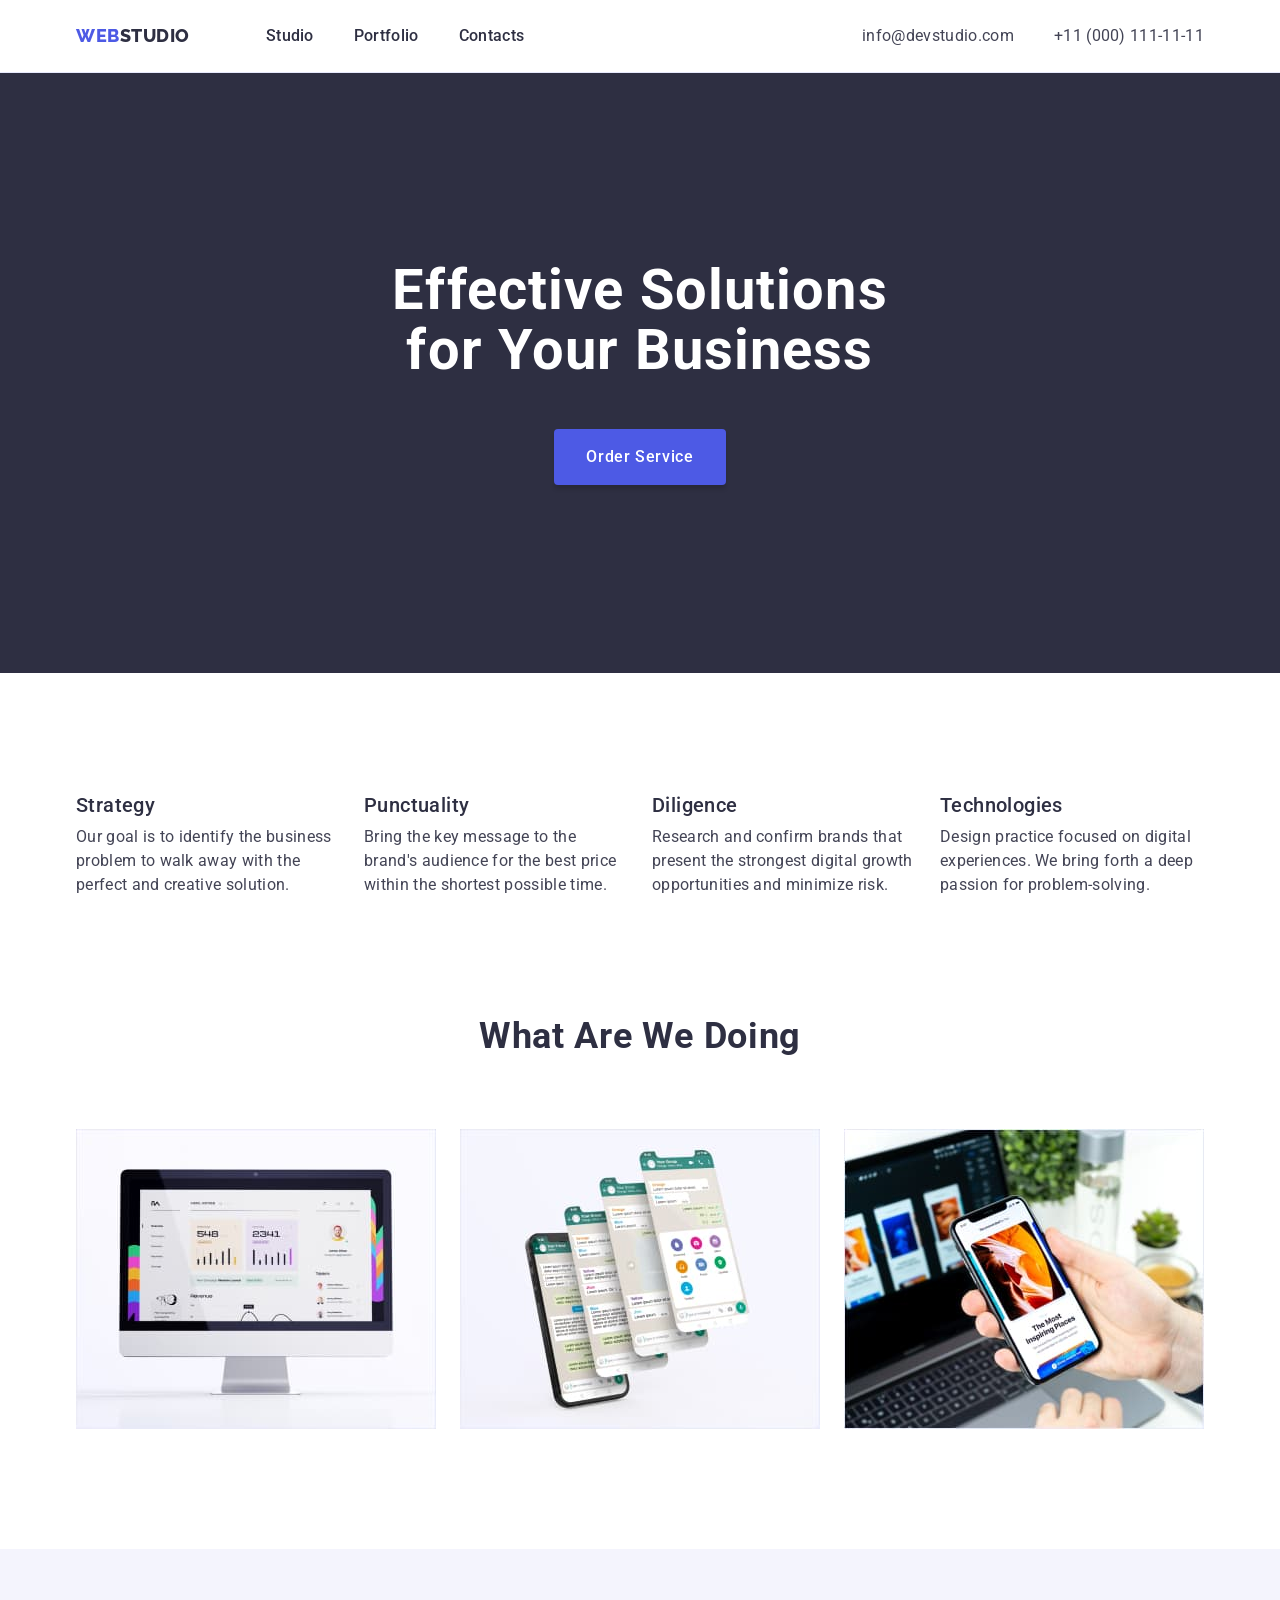
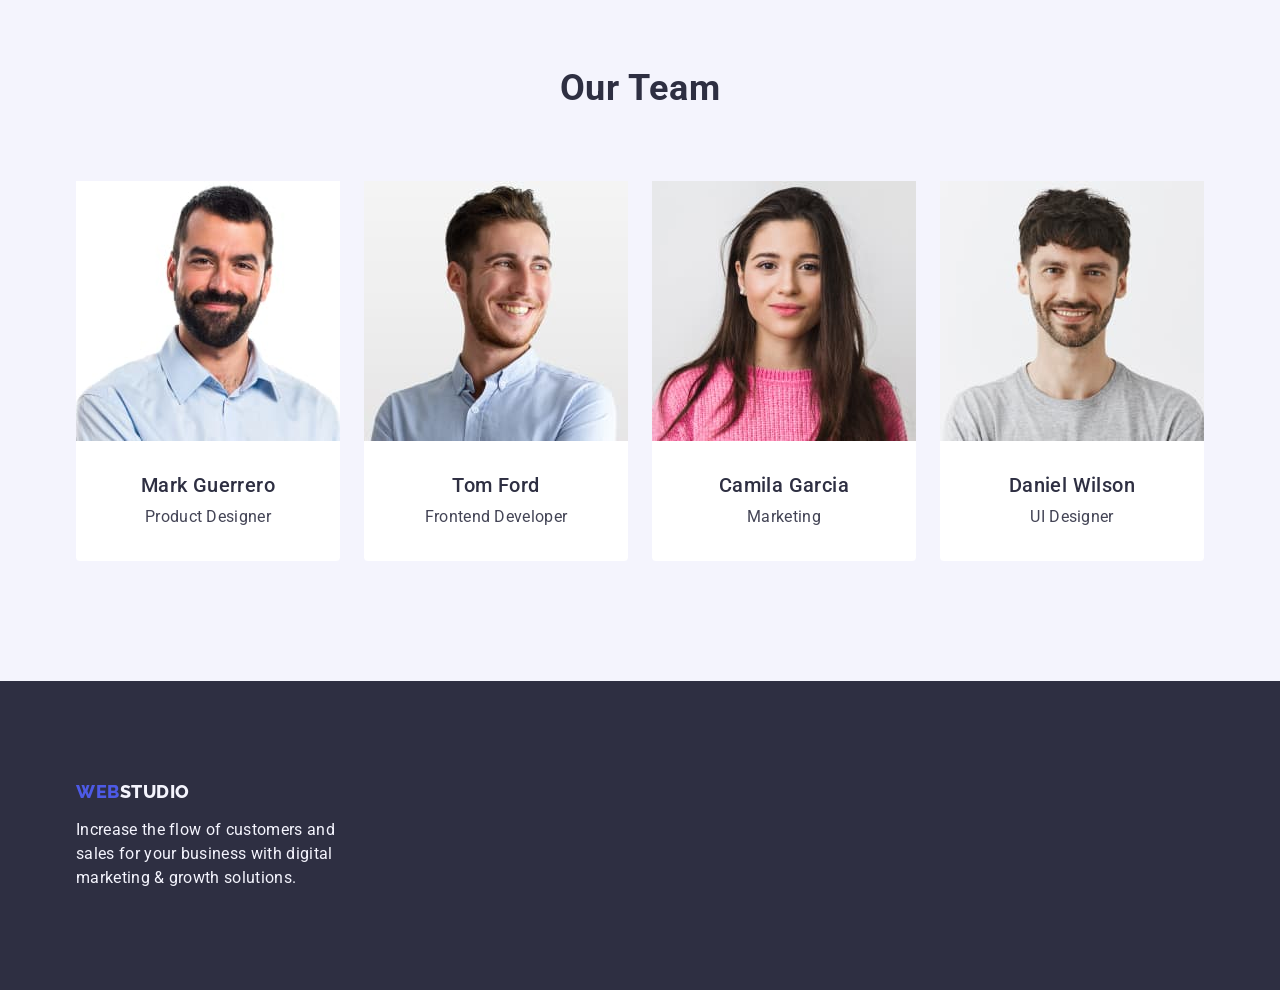
==== index.html @ 2875e18b "Initial commit" ====
<!DOCTYPE html>
<html lang="en">
  <head>
    <meta charset="UTF-8" />
    <meta name="viewport" content="width=device-width, initial-scale=1.0" />
    <title>WebStudio</title>
    <link rel="preconnect" href="https://fonts.googleapis.com" />
    <link rel="preconnect" href="https://fonts.gstatic.com" crossorigin />
    <link
      href="https://fonts.googleapis.com/css2?family=Raleway:wght@800&family=Roboto:wght@400;500;700;900&display=swap"
      rel="stylesheet"
    />
    <link
      rel="stylesheet"
      href="https://cdnjs.cloudflare.com/ajax/libs/modern-normalize/2.0.0/modern-normalize.min.css"
    />
    <link rel="stylesheet" href="./css/style.css" />
  </head>
  <body>
    <header class="header">
      <div class="container header__container">
        <nav class="header__menu">
          <a href="./index.html" class="logo link">Web<span class="logo__part">Studio</span></a>
          <ul class="menu__list list">
            <li class="menu__list-item">
              <a href="./index.html" class="menu__list-link link">Studio</a>
            </li>
            <li class="menu__list-item">
              <a href="./portfolio.html" class="menu__list-link link">Portfolio</a>
            </li>
            <li class="menu__list-item">
              <a href="" class="menu__list-link link">Contacts</a>
            </li>
          </ul>
        </nav>
        <address class="address">
          <ul class="address__list list">
            <li class="address__list-item">
              <a href="mailto:info@devstudio.com" class="address link">info@devstudio.com</a>
            </li>
            <li class="address__list-item">
              <a href="tel:+110001111111" class="address link">+11 (000) 111-11-11</a>
            </li>
          </ul>
        </address>
      </div>
    </header>

    <main class="main">
      <section class="banner section">
        <div class="container banner__container">
          <h1 class="main__title">Effective Solutions for Your Business</h1>
          <button type="button" class="main__btn">Order Service</button>
        </div>
      </section>

      <section class="benefits section">
        <div class="container benefits__container">
          <h2 class="benefits__title visually-hidden">Benefits</h2>
          <ul class="benefits__list list">
            <li class="benefits__list-item">
              <h3 class="benefits__item-title">Strategy</h3>
              <p class="benefits__item-text">
                Our goal is to identify the business problem to walk away with the perfect and
                creative solution.
              </p>
            </li>
            <li class="benefits__list-item">
              <h3 class="benefits__item-title">Punctuality</h3>
              <p class="benefits__item-text">
                Bring the key message to the brand's audience for the best price within the shortest
                possible time.
              </p>
            </li>
            <li class="benefits__list-item">
              <h3 class="benefits__item-title">Diligence</h3>
              <p class="benefits__item-text">
                Research and confirm brands that present the strongest digital growth opportunities
                and minimize risk.
              </p>
            </li>
            <li class="benefits__list-item">
              <h3 class="benefits__item-title">Technologies</h3>
              <p class="benefits__item-text">
                Design practice focused on digital experiences. We bring forth a deep passion for
                problem-solving.
              </p>
            </li>
          </ul>
        </div>
      </section>

      <section class="services section">
        <div class="container services__container">
          <h2 class="services__title">What are we doing</h2>
          <ul class="services__list list">
            <li class="services__list-item">
              <img
                src="./images/services-img1.jpg"
                alt="monitor"
                class="services__item-img"
                width="360"
              />
            </li>
            <li class="services__list-item">
              <img
                src="./images/services-img2.jpg"
                alt="mobile-app"
                class="services__item-img"
                width="360"
              />
            </li>
            <li class="services__list-item">
              <img
                src="./images/services-img3.jpg"
                alt="sync with PC"
                class="services__item-img"
                width="360"
              />
            </li>
          </ul>
        </div>
      </section>

      <section class="team section">
        <div class="container team__container">
          <h2 class="team__title">Our Team</h2>
          <ul class="team__list list">
            <li class="team__list-item">
              <img src="./images/team-img1.jpg" alt="people1" class="team__item-img" width="264" />
              <div class="team__item-box">
                <h3 class="team__item-title">Mark Guerrero</h3>
                <p class="team__item-text">Product Designer</p>
              </div>
            </li>
            <li class="team__list-item">
              <img src="./images/team-img2.jpg" alt="people2" class="team__item-img" width="264" />
              <div class="team__item-box">
                <h3 class="team__item-title">Tom Ford</h3>
                <p class="team__item-text">Frontend Developer</p>
              </div>
            </li>
            <li class="team__list-item">
              <img src="./images/team-img3.jpg" alt="people3" class="team__item-img" width="264" />
              <div class="team__item-box">
                <h3 class="team__item-title">Camila Garcia</h3>
                <p class="team__item-text">Marketing</p>
              </div>
            </li>
            <li class="team__list-item">
              <img src="./images/team-img4.jpg" alt="people4" class="team__item-img" width="264" />
              <div class="team__item-box">
                <h3 class="team__item-title">Daniel Wilson</h3>
                <p class="team__item-text">UI Designer</p>
              </div>
            </li>
          </ul>
        </div>
      </section>
    </main>

    <footer class="footer section">
      <div class="container footer__container">
        <a href="./index.html" class="logo link footer__logo"
          >Web<span class="logo__part">Studio</span></a
        >
        <p class="footer__text">
          Increase the flow of customers and sales for your business with digital marketing & growth
          solutions.
        </p>
      </div>
    </footer>
  </body>
</html>
---- css/style.css ----
:root {
  --body-text: #434455;
  --iris: #4d5ae5;
  --ocean: #404bbf;
  --navy-blue: #2e2f42;
  --green: #31d0aa;
  --light-slate: #8e8f99;
  --cornflower: #e7e9fc;
  --cloud: #f4f4fd;
  --navy-blue-modal: #2e2f42;
  --grey: #2e2f42;
  --dairy: #fcfcfc;
}

body {
  font-family: 'Roboto', sans-serif;
  color: var(--body-text);
  background-color: #fff;
  line-height: 1.5;
  font-size: 16px;
  letter-spacing: 2%;
  margin: 0;
}
h2 {
  font-weight: 700;
  font-size: 20px;
}
h1,
h2,
h3,
h4,
h5,
h6,
p {
  margin: 0;
}
img {
  display: block;
}

.link {
  text-decoration: none;
  color: inherit;
}
.list {
  list-style: none;
  padding-left: 0;
  margin: 0;
}
img {
  display: block;
}
.container {
  width: 1158px;
  margin: 0 auto;
  padding: 0 15px;
}
.section {
  padding-left: 30px;
  padding-right: 30px;
}
.visually-hidden {
  position: absolute;
  width: 1px;
  height: 1px;
  margin: -1px;
  border: 0;
  padding: 0;
  white-space: nowrap;
  clip-path: inset(100%);
  clip: rect(0 0 0 0);
  overflow: hidden;
}
/* HEADER*/
.header {
  border-bottom: 1px solid var(--cornflower);
}
.header__container {
  display: flex;
  align-items: center;
  padding: 0 15px;
}
.header__menu {
  display: flex;
  margin-right: auto;
  align-items: center;
}

.logo {
  font-family: 'Raleway', sans-serif;
  text-transform: uppercase;
  font-size: 18px;
  line-height: 1.17;
  letter-spacing: 0.03em;
  font-weight: 800;
  text-decoration: none;
  color: var(--iris);
  margin-right: 76px;
}
.logo span {
  color: var(--navy-blue);
}

.menu__list {
  color: var(--navy-blue);
  font-weight: 500;
  list-style: none;
  display: flex;
  gap: 40px;
}
.menu__list-item {
  /* padding: 24px 0px; */
  display: flex;
}
.menu__list-item:hover,
.menu__list-link:focus {
  color: var(--ocean);
}
.menu__list-link {
  padding: 24px 0px;
  letter-spacing: 0.02em;
}

.address {
  font-style: normal;
}
.address__list-item:hover,
.address:focus {
  color: var(--ocean);
}
.address__list {
  letter-spacing: 0.02em;
  display: flex;
  gap: 40px;
}

/*Banner*/
.banner {
  background-color: var(--navy-blue);
  padding: 188px 0;
}

.banner__container {
  text-align: center;
}

.main__title {
  font-size: 56px;
  line-height: 1.07;
  text-align: center;
  letter-spacing: 0.02em;
  color: #fff;
  max-width: 496px;
  margin-right: auto;
  margin-left: auto;
  margin-bottom: 48px;
}
.main__btn {
  background-color: var(--iris);
  font-family: inherit;
  font-weight: 500;
  font-size: 16px;
  line-height: 1.5;
  letter-spacing: 0.04em;
  color: #fff;
  cursor: pointer;
  border: none;
  border-radius: 4px;
  box-shadow: 0px 4px 4px 0px rgba(0, 0, 0, 0.15);
  padding: 16px 32px;
  display: block;
  min-width: 169px;
  margin: 0 auto;
}
.main__btn:hover,
.main__btn:focus {
  background-color: var(--ocean);
}
/* benefits*/
.benefits {
  padding: 120px 0;
}
.benefits__container {
}
.benefits__list {
  display: flex;
  gap: 24px;
}
.benefits__list-item {
  min-width: 264px;
  width: calc((100% - 72px) / 4);
}
.benefits__item-title {
  margin-bottom: 8px;
}
.benefits__title {
  font-weight: 500;
  font-size: 20px;
  line-height: 1.2;
  letter-spacing: 0.02em;
  color: var(--navy-blue);
}
.benefits__item-title {
  font-weight: 500;
  font-size: 20px;
  line-height: 1.2;
  letter-spacing: 0.02em;
  color: var(--navy-blue);
}
.benefits__item-text {
  letter-spacing: 0.02em;
}

/*Services*/
.services {
  padding-bottom: 120px;
}

.services__title {
  font-size: 36px;
  line-height: 1.11;
  text-align: center;
  letter-spacing: 0.02em;
  text-transform: capitalize;
  color: var(--navy-blue);
  margin-bottom: 72px;
}
.services__list {
  display: flex;
  gap: 24px;
}
.services__list-item {
  width: calc((100% - 48px) / 3);
}

/*TEAM*/
.team {
  background-color: var(--cloud);
  padding: 120px 0;
}
.team__container {
}
.team__title {
  font-size: 36px;
  line-height: 1.11;
  text-align: center;
  letter-spacing: 0.02em;
  text-transform: capitalize;
  color: var(--navy-blue);
  margin-bottom: 72px;
}
.team__list {
  display: flex;
  gap: 24px;
}
.team__list-item {
  background-color: #ffffff;
  width: calc((100%-72px) / 4);
  border-radius: 0px 0px 4px 4px;
}
.team__item-box {
  padding: 32px 0;
  text-align: center;
}
.team__item-title {
  font-weight: 500;
  font-size: 20px;
  line-height: 1.2;
  letter-spacing: 0.02em;
  color: var(--navy-blue);
  margin-bottom: 8px;
}
.team__item-text {
  letter-spacing: 0.02em;
}
/* FILTERS */
.filters__list {
  display: flex;
  justify-content: center;
  margin-bottom: 72px;
  gap: 24px;
}
.filters__item {
  text-align: center;
}

.filters__btn {
  padding: 12px 24px;
  background-color: var(--cloud);
  border: 1px solid var(--cornflower);
  color: var(--iris);
  font-weight: 500;
  font-family: inherit;
  cursor: pointer;
  font-size: 16px;
  line-height: 1.5;
  letter-spacing: 0.04em;
  border-radius: 4px;
}
.filters__btn:hover,
.filters__btn:focus {
  background-color: var(--ocean);
  border: 1px solid transparent;
  color: #fff;
}
/* CARDS */
.cards {
  padding: 96px 0 120px 0;
}

.cards__list {
  display: flex;
  flex-wrap: wrap;
  gap: 48px 24px;
}
.cards__item {
  width: calc((100% - 48px) / 3);
}

.cards__item-box {
  text-align: left;
  padding: 32px 16px;
  border-left: 1px solid var(--cornflower);
  border-right: 1px solid var(--cornflower);
  border-bottom: 1px solid var(--cornflower);
}
.cards__item-title {
  color: var(--navy-blue);
  font-weight: 500;
  font-size: 20px;
  line-height: 1.2;
  letter-spacing: 0.02em;
  margin-bottom: 8px;
}
.cards__item-text {
  font-size: 16px;
  line-height: 1.5;
  letter-spacing: 0.02em;
  color: var(--body-text);
}
/*Footer*/
.footer {
  background-color: var(--navy-blue);
  padding: 100px 0;
}
.footer > p {
  color: var(--cloud);
}

.footer__text {
  letter-spacing: 0.02em;
  max-width: 264px;
  color: var(--cloud);
}
.footer .logo span {
  color: var(--cloud);
}
.footer__logo {
  display: inline-block;
  margin-bottom: 16px;
}
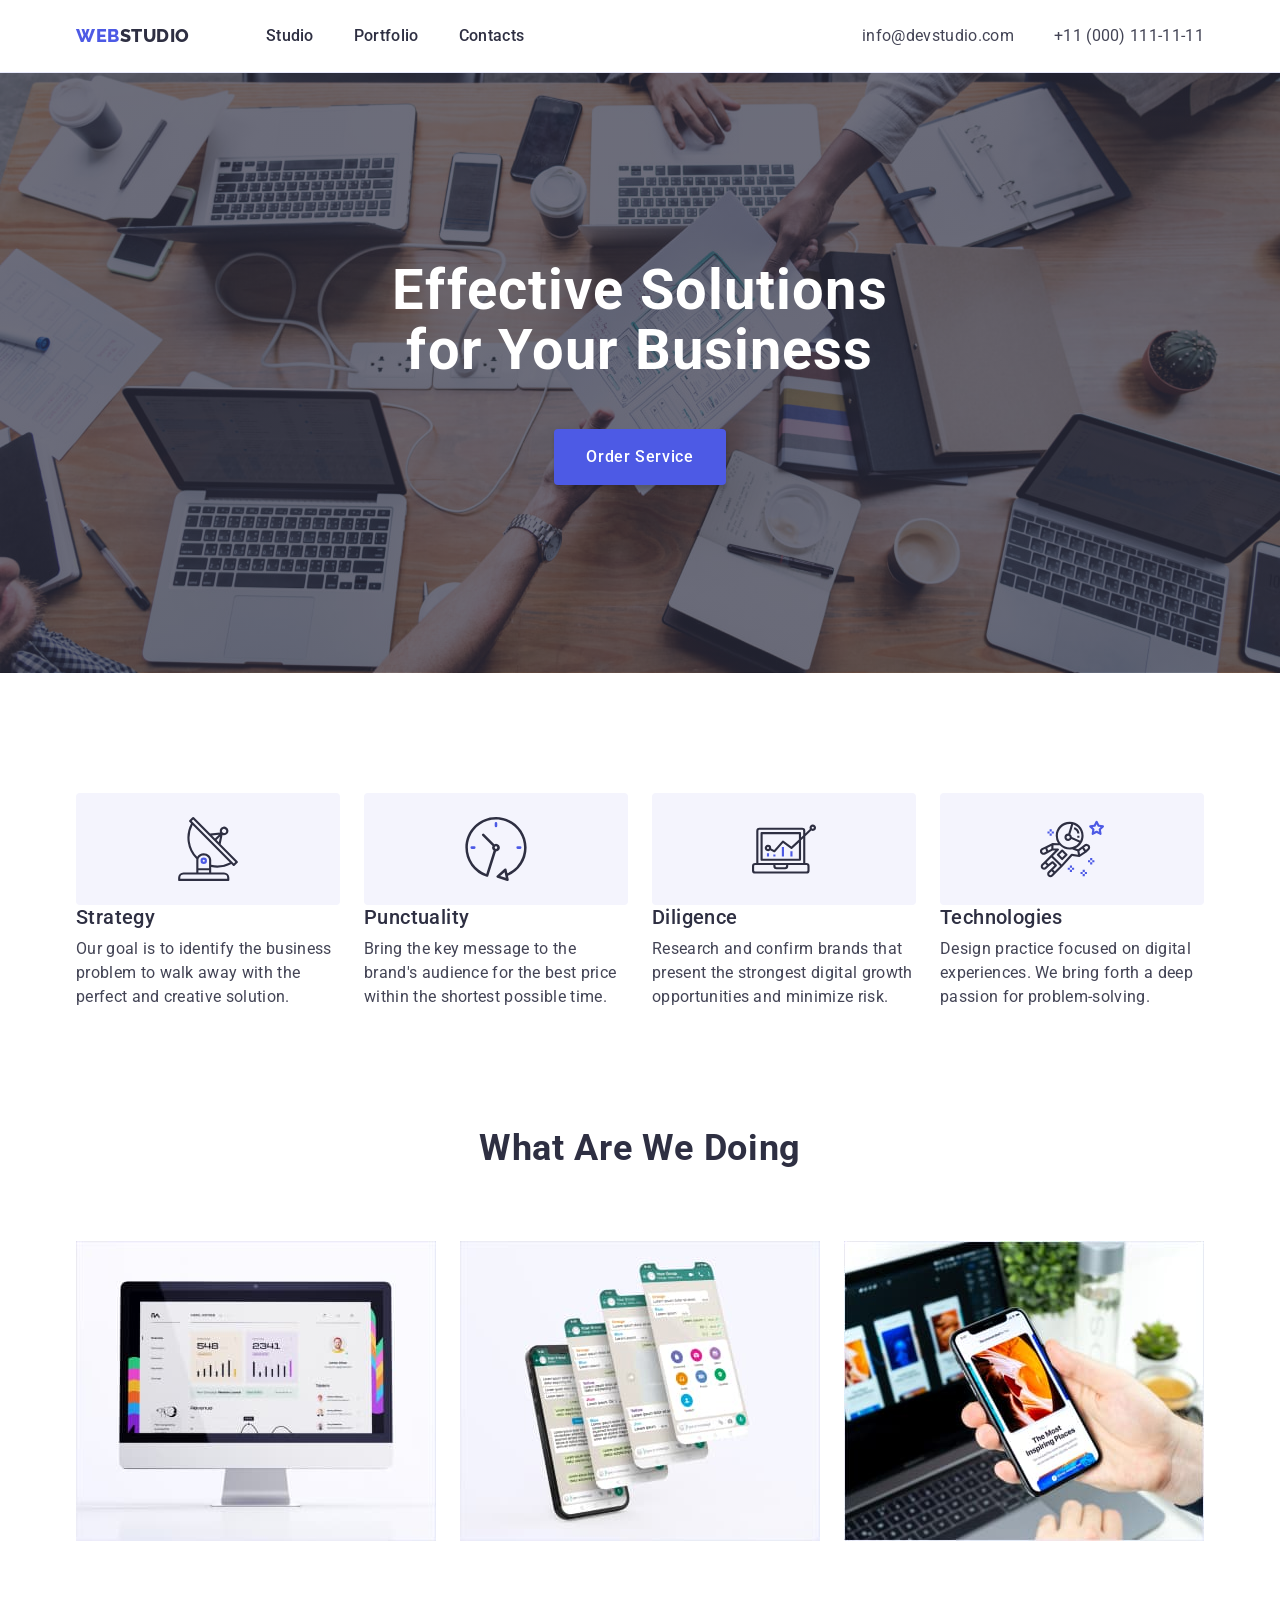
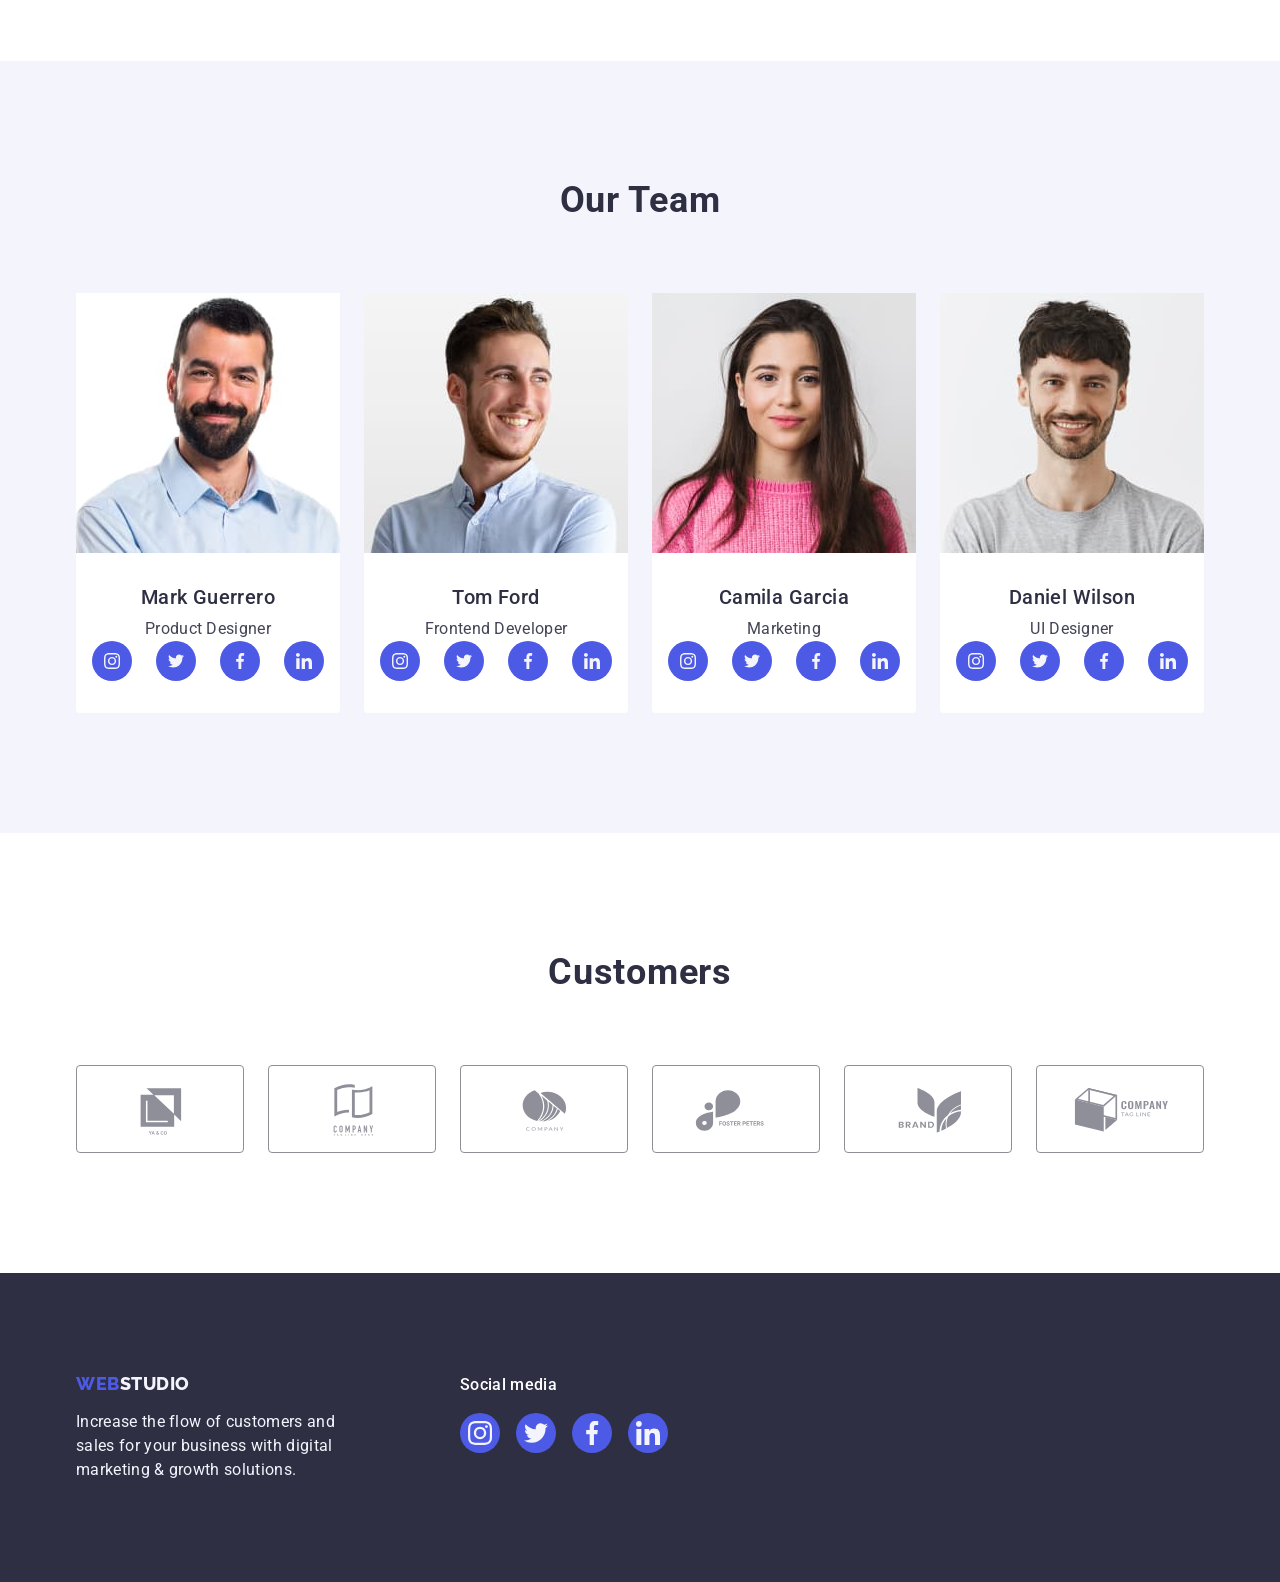
==== commit 0c972d3d: "first part homework add socials link + hover" ====
--- a/index.html
+++ b/index.html
@@ -59,6 +59,11 @@
           <h2 class="benefits__title visually-hidden">Benefits</h2>
           <ul class="benefits__list list">
             <li class="benefits__list-item">
+              <div class="benefits__item-box">
+                <svg class="benefits__item-svg" width="64" height="64">
+                  <use href="./images/icons.svg#icon-antenna"></use>
+                </svg>
+              </div>
               <h3 class="benefits__item-title">Strategy</h3>
               <p class="benefits__item-text">
                 Our goal is to identify the business problem to walk away with the perfect and
@@ -66,6 +71,11 @@
               </p>
             </li>
             <li class="benefits__list-item">
+              <div class="benefits__item-box">
+                <svg class="benefits__item-svg" width="64" height="64">
+                  <use href="./images/icons.svg#icon-clock"></use>
+                </svg>
+              </div>
               <h3 class="benefits__item-title">Punctuality</h3>
               <p class="benefits__item-text">
                 Bring the key message to the brand's audience for the best price within the shortest
@@ -73,6 +83,11 @@
               </p>
             </li>
             <li class="benefits__list-item">
+              <div class="benefits__item-box">
+                <svg class="benefits__item-svg" width="64" height="64">
+                  <use href="./images/icons.svg#icon-diagram"></use>
+                </svg>
+              </div>
               <h3 class="benefits__item-title">Diligence</h3>
               <p class="benefits__item-text">
                 Research and confirm brands that present the strongest digital growth opportunities
@@ -80,6 +95,11 @@
               </p>
             </li>
             <li class="benefits__list-item">
+              <div class="benefits__item-box">
+                <svg class="benefits__item-svg" width="64" height="64">
+                  <use href="./images/icons.svg#icon-astronaut"></use>
+                </svg>
+              </div>
               <h3 class="benefits__item-title">Technologies</h3>
               <p class="benefits__item-text">
                 Design practice focused on digital experiences. We bring forth a deep passion for
@@ -92,7 +112,7 @@
 
       <section class="services section">
         <div class="container services__container">
-          <h2 class="services__title">What are we doing</h2>
+          <h2 class="services__title title">What are we doing</h2>
           <ul class="services__list list">
             <li class="services__list-item">
               <img
@@ -124,13 +144,44 @@
 
       <section class="team section">
         <div class="container team__container">
-          <h2 class="team__title">Our Team</h2>
+          <h2 class="team__title title">Our Team</h2>
           <ul class="team__list list">
             <li class="team__list-item">
               <img src="./images/team-img1.jpg" alt="people1" class="team__item-img" width="264" />
               <div class="team__item-box">
                 <h3 class="team__item-title">Mark Guerrero</h3>
                 <p class="team__item-text">Product Designer</p>
+                <!-- social list -->
+                <ul class="team__item-social-list list">
+                  <li class="team__item-social-item">
+                    <a href="" class="team__item-social-link">
+                      <svg class="team__item-social-svg" width="16" height="16">
+                        <use href="./images/icons.svg#icon-instagram"></use>
+                      </svg>
+                    </a>
+                  </li>
+                  <li class="team__item-social-item">
+                    <a href="" class="team__item-social-link">
+                      <svg class="team__item-social-svg" width="16" height="16">
+                        <use href="./images/icons.svg#icon-twitter"></use>
+                      </svg>
+                    </a>
+                  </li>
+                  <li class="team__item-social-item">
+                    <a href="" class="team__item-social-link">
+                      <svg class="team__item-social-svg" width="16" height="16">
+                        <use href="./images/icons.svg#icon-facebook"></use>
+                      </svg>
+                    </a>
+                  </li>
+                  <li class="team__item-social-item">
+                    <a href="" class="team__item-social-link">
+                      <svg class="team__item-social-svg" width="16" height="16">
+                        <use href="./images/icons.svg#icon-linkedin"></use>
+                      </svg>
+                    </a>
+                  </li>
+                </ul>
               </div>
             </li>
             <li class="team__list-item">
@@ -138,6 +189,37 @@
               <div class="team__item-box">
                 <h3 class="team__item-title">Tom Ford</h3>
                 <p class="team__item-text">Frontend Developer</p>
+                <!-- social list -->
+                <ul class="team__item-social-list list">
+                  <li class="team__item-social-item">
+                    <a href="" class="team__item-social-link">
+                      <svg class="team__item-social-svg" width="16" height="16">
+                        <use href="./images/icons.svg#icon-instagram"></use>
+                      </svg>
+                    </a>
+                  </li>
+                  <li class="team__item-social-item">
+                    <a href="" class="team__item-social-link">
+                      <svg class="team__item-social-svg" width="16" height="16">
+                        <use href="./images/icons.svg#icon-twitter"></use>
+                      </svg>
+                    </a>
+                  </li>
+                  <li class="team__item-social-item">
+                    <a href="" class="team__item-social-link">
+                      <svg class="team__item-social-svg" width="16" height="16">
+                        <use href="./images/icons.svg#icon-facebook"></use>
+                      </svg>
+                    </a>
+                  </li>
+                  <li class="team__item-social-item">
+                    <a href="" class="team__item-social-link">
+                      <svg class="team__item-social-svg" width="16" height="16">
+                        <use href="./images/icons.svg#icon-linkedin"></use>
+                      </svg>
+                    </a>
+                  </li>
+                </ul>
               </div>
             </li>
             <li class="team__list-item">
@@ -145,6 +227,37 @@
               <div class="team__item-box">
                 <h3 class="team__item-title">Camila Garcia</h3>
                 <p class="team__item-text">Marketing</p>
+                <!-- social list -->
+                <ul class="team__item-social-list list">
+                  <li class="team__item-social-item">
+                    <a href="" class="team__item-social-link">
+                      <svg class="team__item-social-svg" width="16" height="16">
+                        <use href="./images/icons.svg#icon-instagram"></use>
+                      </svg>
+                    </a>
+                  </li>
+                  <li class="team__item-social-item">
+                    <a href="" class="team__item-social-link">
+                      <svg class="team__item-social-svg" width="16" height="16">
+                        <use href="./images/icons.svg#icon-twitter"></use>
+                      </svg>
+                    </a>
+                  </li>
+                  <li class="team__item-social-item">
+                    <a href="" class="team__item-social-link">
+                      <svg class="team__item-social-svg" width="16" height="16">
+                        <use href="./images/icons.svg#icon-facebook"></use>
+                      </svg>
+                    </a>
+                  </li>
+                  <li class="team__item-social-item">
+                    <a href="" class="team__item-social-link">
+                      <svg class="team__item-social-svg" width="16" height="16">
+                        <use href="./images/icons.svg#icon-linkedin"></use>
+                      </svg>
+                    </a>
+                  </li>
+                </ul>
               </div>
             </li>
             <li class="team__list-item">
@@ -152,6 +265,86 @@
               <div class="team__item-box">
                 <h3 class="team__item-title">Daniel Wilson</h3>
                 <p class="team__item-text">UI Designer</p>
+                <!-- social list -->
+                <ul class="team__item-social-list list">
+                  <li class="team__item-social-item">
+                    <a href="" class="team__item-social-link">
+                      <svg class="team__item-social-svg" width="16" height="16">
+                        <use href="./images/icons.svg#icon-instagram"></use>
+                      </svg>
+                    </a>
+                  </li>
+                  <li class="team__item-social-item">
+                    <a href="" class="team__item-social-link">
+                      <svg class="team__item-social-svg" width="16" height="16">
+                        <use href="./images/icons.svg#icon-twitter"></use>
+                      </svg>
+                    </a>
+                  </li>
+                  <li class="team__item-social-item">
+                    <a href="" class="team__item-social-link">
+                      <svg class="team__item-social-svg" width="16" height="16">
+                        <use href="./images/icons.svg#icon-facebook"></use>
+                      </svg>
+                    </a>
+                  </li>
+                  <li class="team__item-social-item">
+                    <a href="" class="team__item-social-link">
+                      <svg class="team__item-social-svg" width="16" height="16">
+                        <use href="./images/icons.svg#icon-linkedin"></use>
+                      </svg>
+                    </a>
+                  </li>
+                </ul>
+              </div>
+            </li>
+          </ul>
+        </div>
+      </section>
+      <section class="customers">
+        <div class="container">
+          <h2 class="customers__title title">Customers</h2>
+          <ul class="customers__list list">
+            <li class="customers__item">
+              <div class="customers__item-box">
+                <svg class="customers__item-svg" width="104" height="56">
+                  <use href="./images/icons.svg#icon-icon1"></use>
+                </svg>
+              </div>
+            </li>
+            <li class="customers__item">
+              <div class="customers__item-box">
+                <svg class="customers__item-svg" width="104" height="56">
+                  <use href="./images/icons.svg#icon-icon2"></use>
+                </svg>
+              </div>
+            </li>
+            <li class="customers__item">
+              <div class="customers__item-box">
+                <svg class="customers__item-svg" width="104" height="56">
+                  <use href="./images/icons.svg#icon-icon3"></use>
+                </svg>
+              </div>
+            </li>
+            <li class="customers__item">
+              <div class="customers__item-box">
+                <svg class="customers__item-svg" width="104" height="56">
+                  <use href="./images/icons.svg#icon-icon4"></use>
+                </svg>
+              </div>
+            </li>
+            <li class="customers__item">
+              <div class="customers__item-box">
+                <svg class="customers__item-svg" width="104" height="56">
+                  <use href="./images/icons.svg#icon-icon5"></use>
+                </svg>
+              </div>
+            </li>
+            <li class="customers__item">
+              <div class="customers__item-box">
+                <svg class="customers__item-svg" width="104" height="56">
+                  <use href="./images/icons.svg#icon-icon6"></use>
+                </svg>
               </div>
             </li>
           </ul>
@@ -161,13 +354,72 @@
 
     <footer class="footer section">
       <div class="container footer__container">
-        <a href="./index.html" class="logo link footer__logo"
-          >Web<span class="logo__part">Studio</span></a
-        >
-        <p class="footer__text">
-          Increase the flow of customers and sales for your business with digital marketing & growth
-          solutions.
-        </p>
+        <div class="footer__left">
+          <a href="./index.html" class="logo link footer__logo"
+            >Web<span class="logo__part">Studio</span></a
+          >
+          <p class="footer__text">
+            Increase the flow of customers and sales for your business with digital marketing &
+            growth solutions.
+          </p>
+        </div>
+        <div class="footer__right">
+          <p class="footer__social-title"> Social media </p>
+          <ul class="footer__social-list list">
+            <li class="footer__social-item">
+              <a
+                href=""
+                class="footer__social-link"
+                target="_blank"
+                rel="noopened noreffered"
+                aria-label="instagram link"
+              >
+                <svg class="footer__social-svg" width="24" height="24">
+                  <use href="./images/icons.svg#icon-instagram"></use>
+                </svg>
+              </a>
+            </li>
+            <li class="footer__social-item">
+              <a
+                href=""
+                class="footer__social-link"
+                target="_blank"
+                rel="noopened noreffered"
+                aria-label="twitter link"
+              >
+                <svg class="footer__social-svg" width="24" height="24">
+                  <use href="./images/icons.svg#icon-twitter"></use>
+                </svg>
+              </a>
+            </li>
+            <li class="footer__social-item">
+              <a
+                href=""
+                class="footer__social-link"
+                target="_blank"
+                rel="noopened noreffered"
+                aria-label="facebook link"
+              >
+                <svg class="footer__social-svg" width="24" height="24">
+                  <use href="./images/icons.svg#icon-facebook"></use>
+                </svg>
+              </a>
+            </li>
+            <li class="footer__social-item">
+              <a
+                href=""
+                class="footer__social-link"
+                target="_blank"
+                rel="noopened noreffered"
+                aria-label="linkedin link"
+              >
+                <svg class="footer__social-svg" width="24" height="24">
+                  <use href="./images/icons.svg#icon-linkedin"></use>
+                </svg>
+              </a>
+            </li>
+          </ul>
+        </div>
       </div>
     </footer>
   </body>
--- a/css/style.css
+++ b/css/style.css
@@ -71,6 +71,15 @@
   clip: rect(0 0 0 0);
   overflow: hidden;
 }
+.title {
+  font-size: 36px;
+  line-height: 1.11;
+  text-align: center;
+  letter-spacing: 0.02em;
+  text-transform: capitalize;
+  color: var(--navy-blue);
+  margin-bottom: 72px;
+}
 /* HEADER*/
 .header {
   border-bottom: 1px solid var(--cornflower);
@@ -136,6 +145,11 @@
 
 /*Banner*/
 .banner {
+  background-image: linear-gradient(rgba(46, 47, 66, 0.7), rgba(46, 47, 66, 0.7)),
+    url(../images/hero-bg.jpg);
+  background-repeat: no-repeat;
+  background-position: center;
+  background-size: cover;
   background-color: var(--navy-blue);
   padding: 188px 0;
 }
@@ -186,10 +200,19 @@
   display: flex;
   gap: 24px;
 }
+
 .benefits__list-item {
   min-width: 264px;
   width: calc((100% - 72px) / 4);
 }
+.benefits__item-box {
+  display: flex;
+  justify-content: center;
+  align-items: center;
+  padding: 24px 100px;
+  border-radius: 4px;
+  background: var(--cloud);
+}
 .benefits__item-title {
   margin-bottom: 8px;
 }
@@ -216,15 +239,6 @@
   padding-bottom: 120px;
 }
 
-.services__title {
-  font-size: 36px;
-  line-height: 1.11;
-  text-align: center;
-  letter-spacing: 0.02em;
-  text-transform: capitalize;
-  color: var(--navy-blue);
-  margin-bottom: 72px;
-}
 .services__list {
   display: flex;
   gap: 24px;
@@ -240,15 +254,7 @@
 }
 .team__container {
 }
-.team__title {
-  font-size: 36px;
-  line-height: 1.11;
-  text-align: center;
-  letter-spacing: 0.02em;
-  text-transform: capitalize;
-  color: var(--navy-blue);
-  margin-bottom: 72px;
-}
+
 .team__list {
   display: flex;
   gap: 24px;
@@ -272,6 +278,29 @@
 }
 .team__item-text {
   letter-spacing: 0.02em;
+}
+.team__item-social-list {
+  display: flex;
+  align-items: center;
+  justify-content: center;
+  gap: 24px;
+}
+.team__item-social-link {
+  display: flex;
+  justify-content: center;
+  align-items: center;
+  background-color: var(--iris);
+  border-radius: 50%;
+  color: var(--cloud);
+
+  padding: 12px;
+}
+.team__item-social-svg {
+  fill: currentColor;
+}
+.team__item-social-link:hover,
+.team__item-social-link:focus {
+  background-color: var(--ocean);
 }
 /* FILTERS */
 .filters__list {
@@ -338,6 +367,36 @@
   letter-spacing: 0.02em;
   color: var(--body-text);
 }
+/* CUSTOMERS */
+.customers {
+  padding: 120px 0;
+}
+.customers__title {
+}
+.customers__list {
+  display: flex;
+  gap: 24px;
+}
+.customers__item-box {
+  width: 168px;
+  height: 88px;
+  display: flex;
+  justify-content: center;
+  align-items: center;
+  padding: 16px 32px;
+  border: 1px solid var(--light-slate);
+  border-radius: 4px;
+  color: var(--light-slate);
+}
+.customers__item-svg {
+  fill: currentColor;
+}
+.customers__item-box:hover,
+.customers__item-box:focus {
+  border-color: var(--ocean);
+  color: var(--ocean);
+}
+
 /*Footer*/
 .footer {
   background-color: var(--navy-blue);
@@ -347,6 +406,11 @@
   color: var(--cloud);
 }
 
+.footer__container {
+  display: flex;
+  gap: 120px;
+  align-items: baseline;
+}
 .footer__text {
   letter-spacing: 0.02em;
   max-width: 264px;
@@ -359,3 +423,31 @@
   display: inline-block;
   margin-bottom: 16px;
 }
+.footer__social-title {
+  color: var(--WHITE, #fff);
+  font-size: 16px;
+  font-weight: 500;
+  line-height: 1.5; /* 150% */
+  letter-spacing: 0.02em;
+  margin-bottom: 16px;
+}
+.footer__social-list {
+  display: flex;
+  gap: 16px;
+}
+.footer__social-link {
+  display: flex;
+  justify-self: center;
+  align-items: center;
+  padding: 8px;
+  border-radius: 50%;
+  background-color: var(--iris);
+  color: var(--cloud);
+}
+.footer__social-svg {
+  fill: currentColor;
+}
+.footer__social-link:hover,
+.footer__social-link:focus {
+  background-color: var(--green);
+}
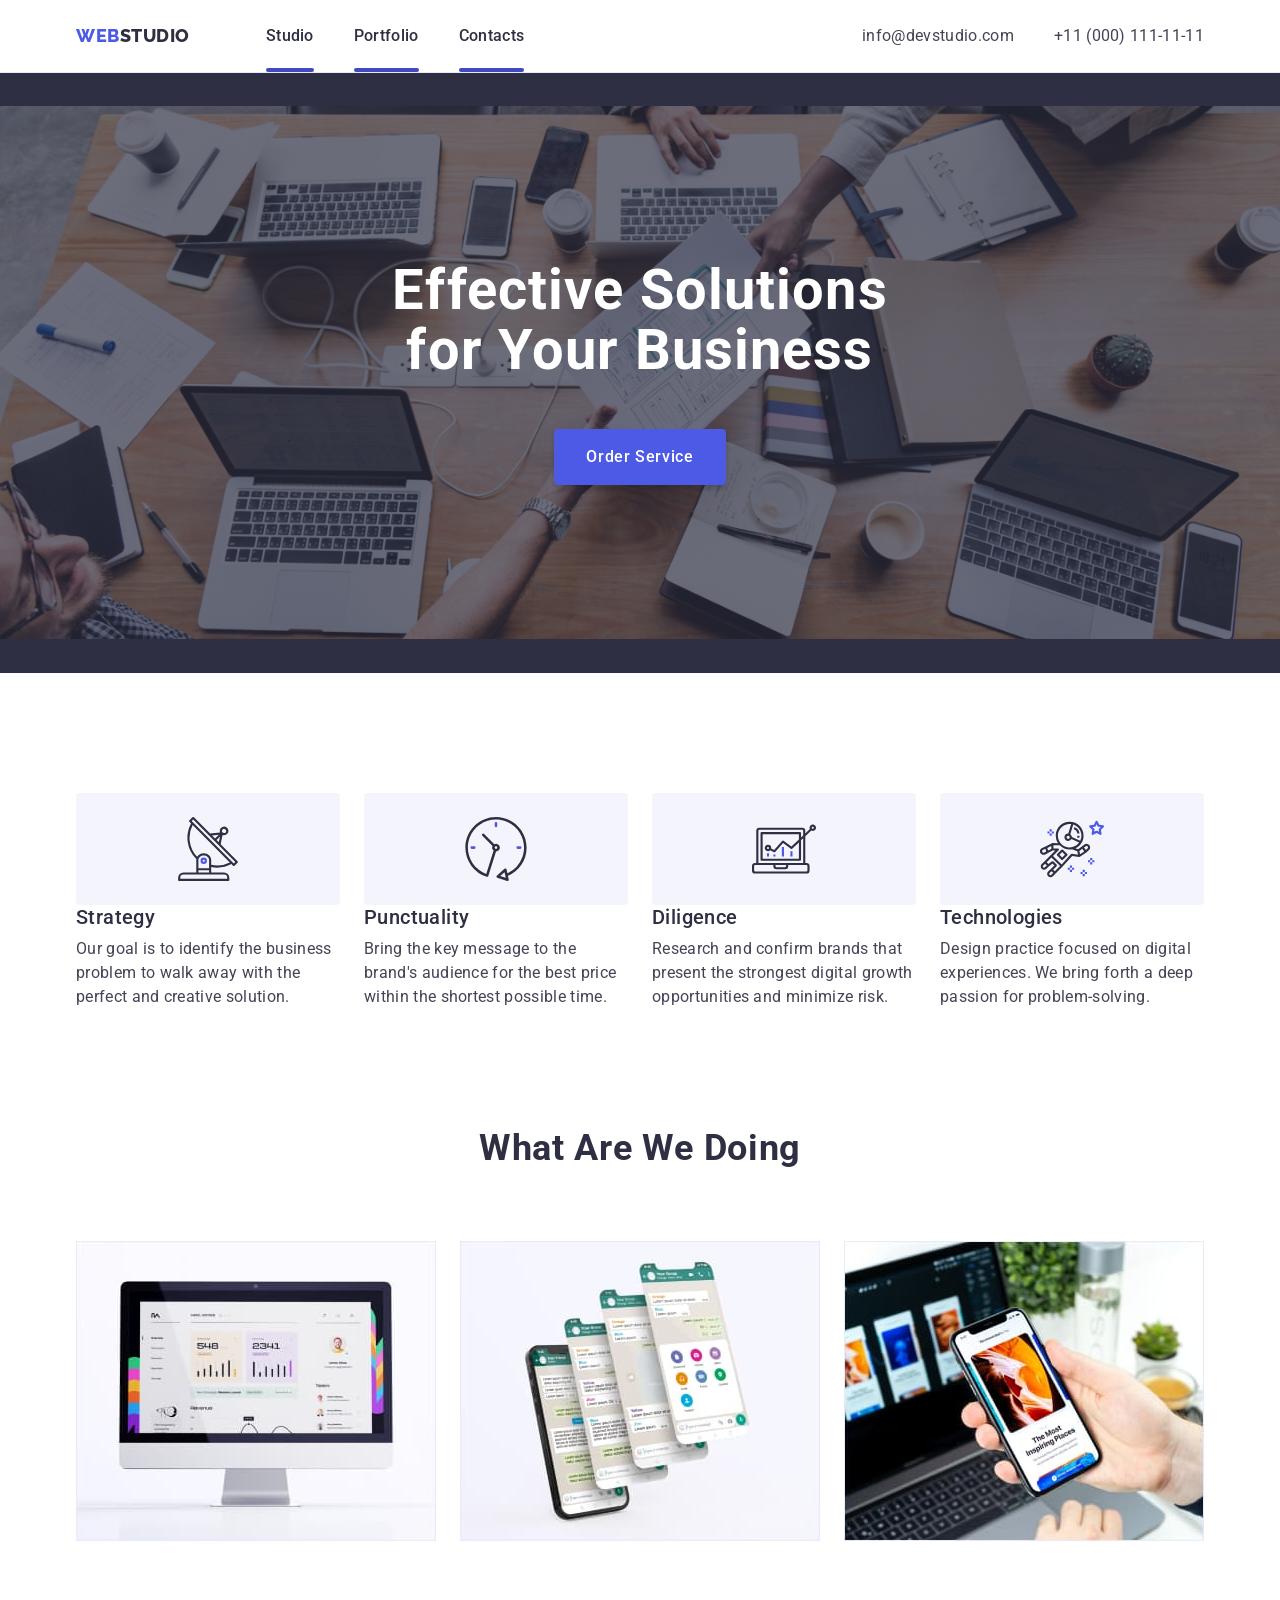
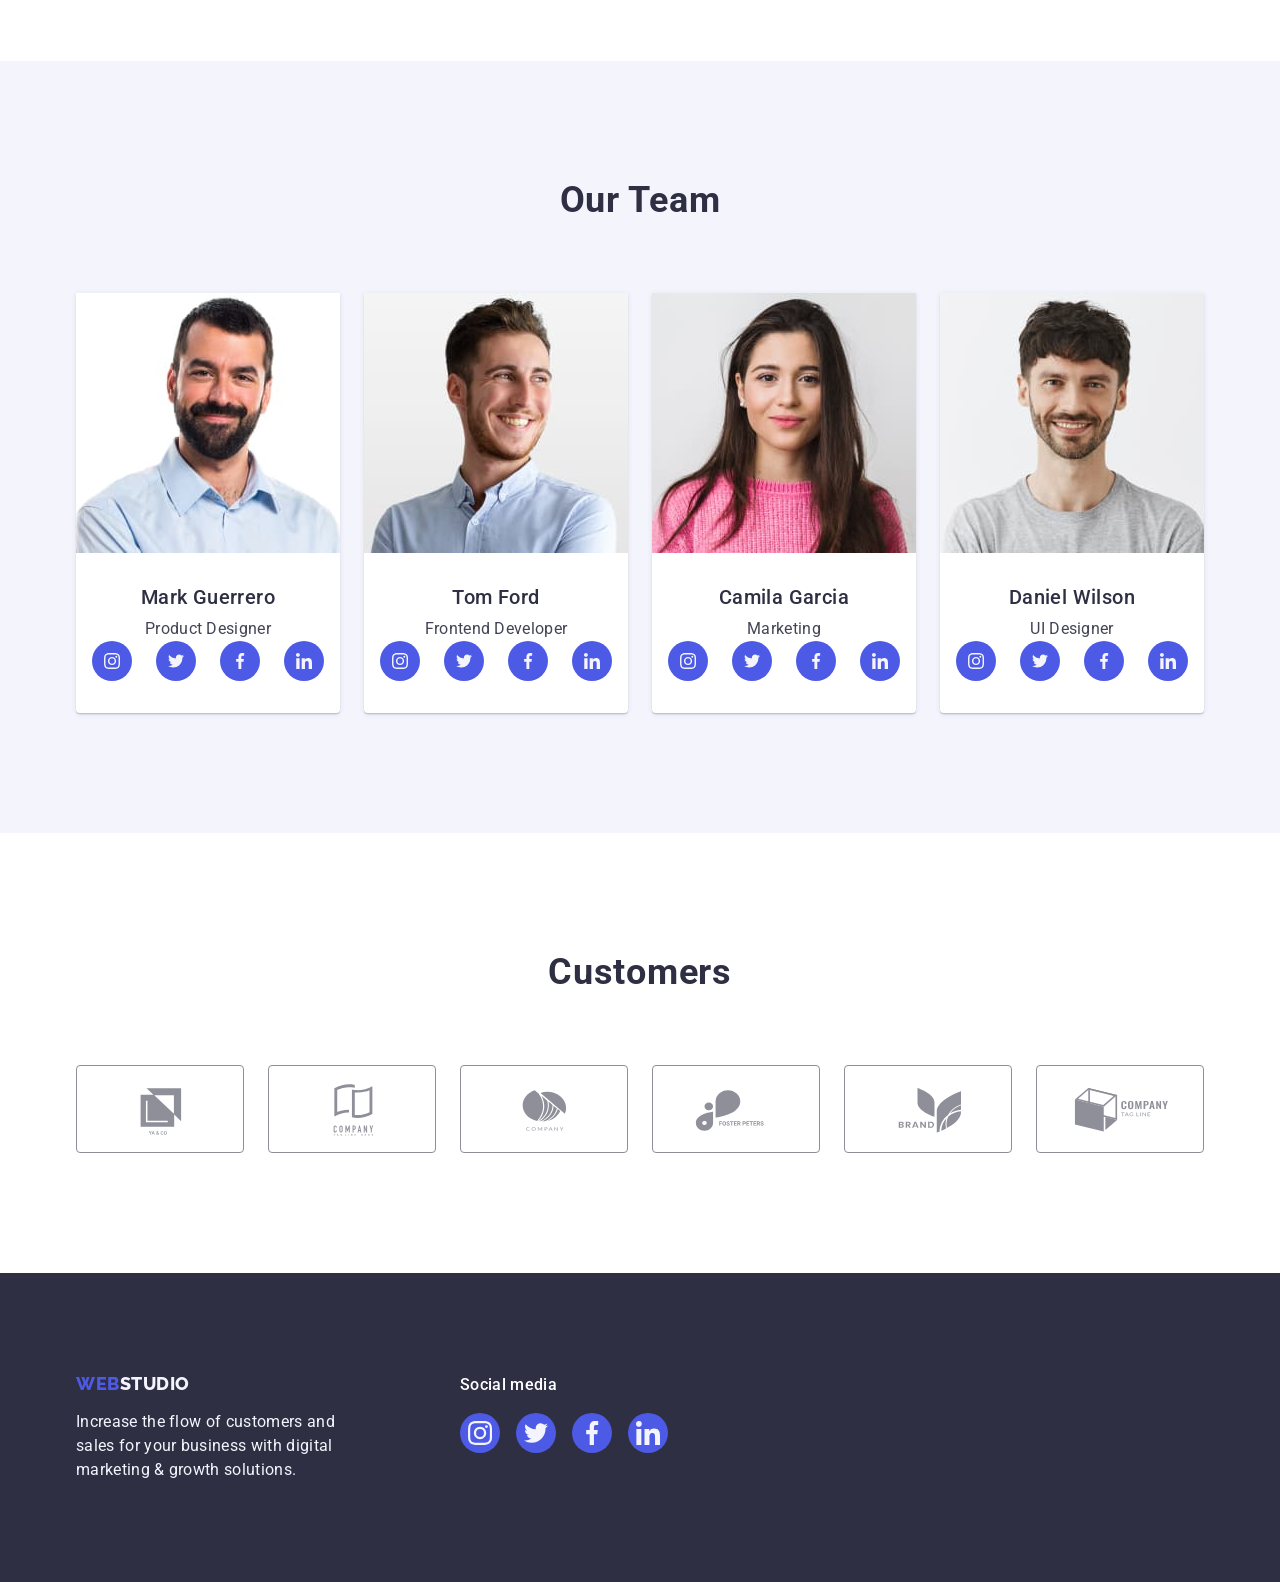
==== commit 57fb621f: "add two part without js(nav)" ====
--- a/index.html
+++ b/index.html
@@ -50,9 +50,34 @@
       <section class="banner section">
         <div class="container banner__container">
           <h1 class="main__title">Effective Solutions for Your Business</h1>
-          <button type="button" class="main__btn">Order Service</button>
+          <button type="button" class="main__btn" data-modal-open>Order Service</button>
         </div>
       </section>
+      <div class="backdrop is-hidden" data-modal>
+        <div class="modal">
+          <button class="modal-btn" type="button" data-modal-close>
+            <svg
+              xmlns="http://www.w3.org/2000/svg"
+              width="8"
+              height="8"
+              viewBox="0 0 8 8"
+              fill="none"
+            >
+              <g clip-path="url(#clip0_596451_150)">
+                <path
+                  d="M8 0.805714L7.19429 0L4 3.19429L0.805714 0L0 0.805714L3.19429 4L0 7.19429L0.805714 8L4 4.80571L7.19429 8L8 7.19429L4.80571 4L8 0.805714Z"
+                  fill="#2E2F42"
+                />
+              </g>
+              <defs>
+                <clipPath id="clip0_596451_150">
+                  <rect width="8" height="8" fill="white" />
+                </clipPath>
+              </defs>
+            </svg>
+          </button>
+        </div>
+      </div>
 
       <section class="benefits section">
         <div class="container benefits__container">
@@ -422,5 +447,6 @@
         </div>
       </div>
     </footer>
+    <script src="./js/modal.js"></script>
   </body>
 </html>
--- a/css/style.css
+++ b/css/style.css
@@ -120,6 +120,23 @@
 .menu__list-item {
   /* padding: 24px 0px; */
   display: flex;
+  transition-duration: 250ms;
+  transition-timing-function: cubic-bezier(0.4, 0, 0.2, 1);
+  position: relative;
+}
+.menu__list-item::after {
+  content: '';
+  position: absolute;
+  width: 100%;
+  height: 4px;
+  background-color: var(--ocean);
+  bottom: 0;
+  border-radius: 2px;
+}
+
+.menu__list-link {
+  transition-duration: 250ms;
+  transition-timing-function: cubic-bezier(0.4, 0, 0.2, 1);
 }
 .menu__list-item:hover,
 .menu__list-link:focus {
@@ -132,6 +149,12 @@
 
 .address {
   font-style: normal;
+  transition-duration: 250ms;
+  transition-timing-function: cubic-bezier(0.4, 0, 0.2, 1);
+}
+.address__list-item {
+  transition-duration: 250ms;
+  transition-timing-function: cubic-bezier(0.4, 0, 0.2, 1);
 }
 .address__list-item:hover,
 .address:focus {
@@ -149,7 +172,7 @@
     url(../images/hero-bg.jpg);
   background-repeat: no-repeat;
   background-position: center;
-  background-size: cover;
+  background-size: contain;
   background-color: var(--navy-blue);
   padding: 188px 0;
 }
@@ -185,6 +208,9 @@
   display: block;
   min-width: 169px;
   margin: 0 auto;
+
+  transition-duration: 250ms;
+  transition-timing-function: cubic-bezier(0.4, 0, 0.2, 1);
 }
 .main__btn:hover,
 .main__btn:focus {
@@ -232,6 +258,55 @@
 }
 .benefits__item-text {
   letter-spacing: 0.02em;
+}
+
+/* MODAL */
+
+.backdrop {
+  position: fixed;
+  top: 0;
+  left: 0;
+  width: 100vw;
+  height: 100vh;
+  background: var(--NAVY-BLUE-modal, rgba(46, 47, 66, 0.4));
+  transform: translateY(0);
+  transition: transform 250ms ease-in-out;
+}
+.modal {
+  width: 408px;
+  height: 584px;
+  margin: 0 auto;
+  margin-top: 80px;
+
+  border-radius: 4px;
+  background: var(--DAIRY, #fcfcfc);
+  box-shadow: 0px 2px 1px 0px rgba(0, 0, 0, 0.2), 0px 1px 3px 0px rgba(0, 0, 0, 0.12),
+    0px 1px 1px 0px rgba(0, 0, 0, 0.14);
+  position: relative;
+}
+
+.modal-btn {
+  position: absolute;
+  height: 24px;
+  width: 24px;
+  right: 24px;
+  top: 24px;
+  background-color: var(--cornflower);
+  border: none;
+  border-radius: 50%;
+  padding: 8px;
+  cursor: pointer;
+}
+.modal-btn svg {
+  display: flex;
+  align-items: center;
+  justify-content: center;
+}
+.backdrop.is-hidden {
+  visibility: hidden;
+  opacity: 0;
+  pointer-events: none;
+  transform: translateY(-100%);
 }
 
 /*Services*/
@@ -263,6 +338,10 @@
   background-color: #ffffff;
   width: calc((100%-72px) / 4);
   border-radius: 0px 0px 4px 4px;
+  border-radius: 0px 0px 4px 4px;
+  background: var(--WHITE, #fff);
+  box-shadow: 0px 2px 1px 0px rgba(46, 47, 66, 0.08), 0px 1px 1px 0px rgba(46, 47, 66, 0.16),
+    0px 1px 6px 0px rgba(46, 47, 66, 0.08);
 }
 .team__item-box {
   padding: 32px 0;
@@ -292,6 +371,8 @@
   background-color: var(--iris);
   border-radius: 50%;
   color: var(--cloud);
+  transition-duration: 250ms;
+  transition-timing-function: cubic-bezier(0.4, 0, 0.2, 1);
 
   padding: 12px;
 }
@@ -331,6 +412,10 @@
   background-color: var(--ocean);
   border: 1px solid transparent;
   color: #fff;
+  box-shadow: 0px 2px 2px 0px rgba(0, 0, 0, 0.12), 0px 2px 1px 0px rgba(0, 0, 0, 0.08),
+    0px 3px 1px 0px rgba(0, 0, 0, 0.1);
+  transition-duration: 250ms;
+  transition-timing-function: cubic-bezier(0.4, 0, 0.2, 1);
 }
 /* CARDS */
 .cards {
@@ -344,6 +429,44 @@
 }
 .cards__item {
   width: calc((100% - 48px) / 3);
+  transition-duration: 250ms;
+  transition-timing-function: cubic-bezier(0.4, 0, 0.2, 1);
+}
+
+.cards__item:hover,
+.cards__item:focus {
+  box-shadow: 0px 2px 1px 0px rgba(46, 47, 66, 0.08), 0px 1px 1px 0px rgba(46, 47, 66, 0.16),
+    0px 1px 6px 0px rgba(46, 47, 66, 0.08);
+}
+.cards__item-upbox {
+  position: relative;
+  overflow: hidden;
+}
+.cards__item-overlay {
+  position: absolute;
+  top: 0;
+  left: 0;
+  width: 100%;
+  height: 100%;
+  background-color: var(--iris);
+
+  transform: translateY(100%);
+  transition-duration: 250ms;
+  transition-timing-function: cubic-bezier(0.4, 0, 0.2, 1);
+}
+
+.cards__item-overlay-text {
+  color: var(--cloud);
+  font-weight: 400;
+  line-height: 1.5; /* 150% */
+  letter-spacing: 0.02em;
+
+  padding: 40px 32px;
+}
+
+.cards__item:hover .cards__item-overlay,
+.cards__item:focus .cards__item-overlay {
+  transform: translateY(0%);
 }
 
 .cards__item-box {
@@ -387,6 +510,8 @@
   border: 1px solid var(--light-slate);
   border-radius: 4px;
   color: var(--light-slate);
+  transition-duration: 250ms;
+  transition-timing-function: cubic-bezier(0.4, 0, 0.2, 1);
 }
 .customers__item-svg {
   fill: currentColor;
@@ -443,6 +568,8 @@
   border-radius: 50%;
   background-color: var(--iris);
   color: var(--cloud);
+  transition-duration: 250ms;
+  transition-timing-function: cubic-bezier(0.4, 0, 0.2, 1);
 }
 .footer__social-svg {
   fill: currentColor;
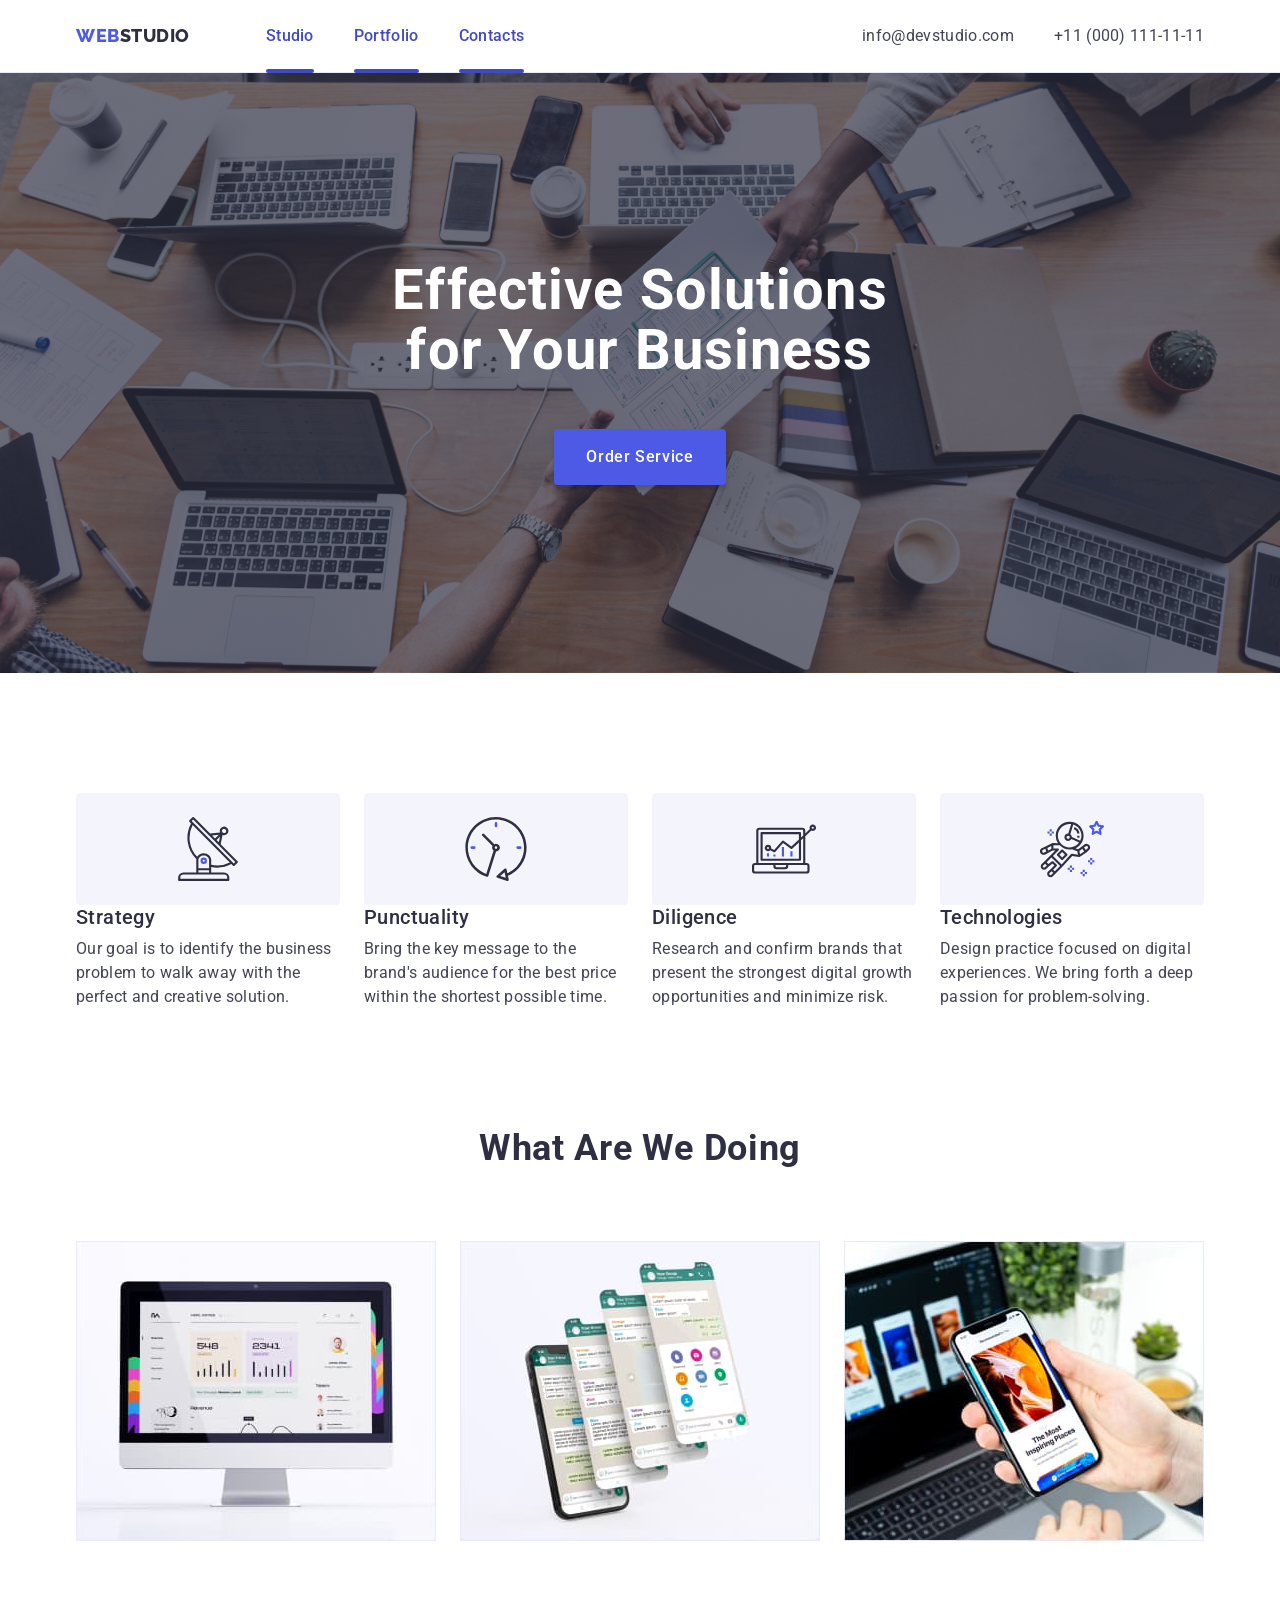
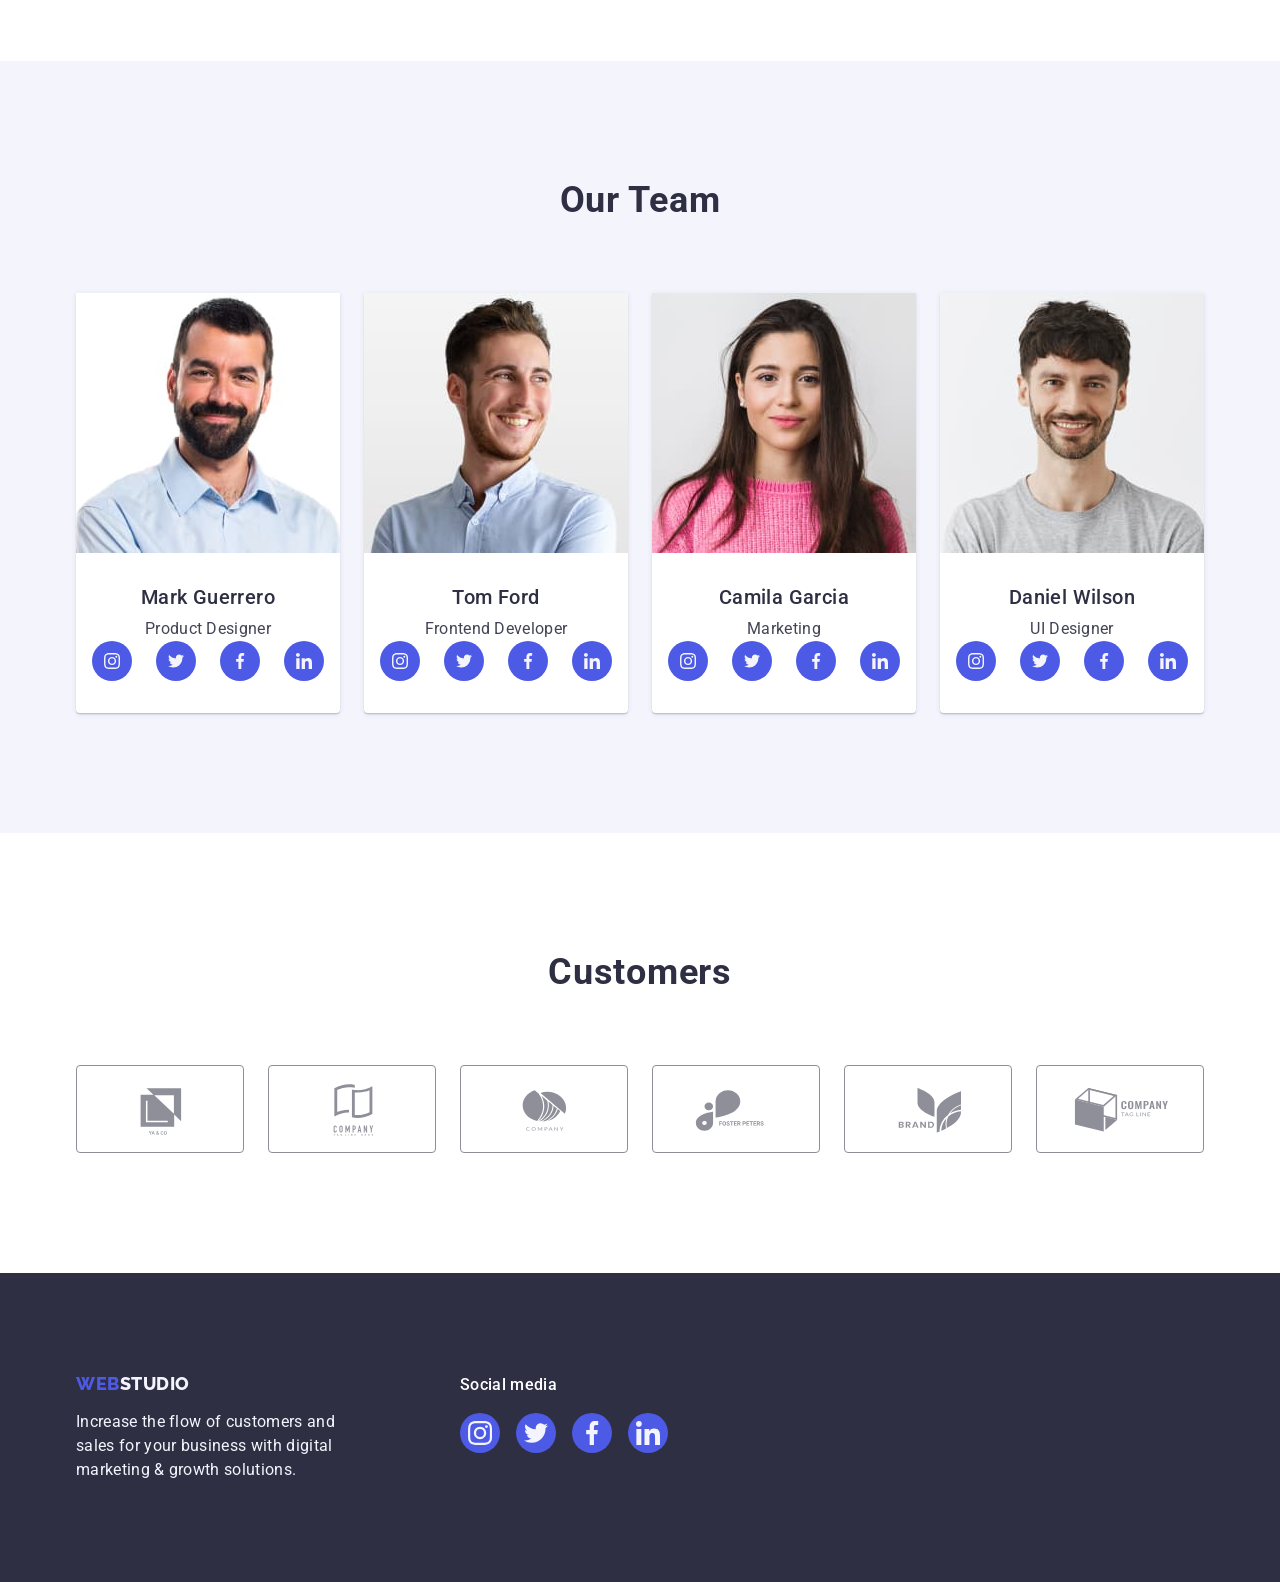
==== commit 3738a360: "div(modal) after footer" ====
--- a/index.html
+++ b/index.html
@@ -53,31 +53,6 @@
           <button type="button" class="main__btn" data-modal-open>Order Service</button>
         </div>
       </section>
-      <div class="backdrop is-hidden" data-modal>
-        <div class="modal">
-          <button class="modal-btn" type="button" data-modal-close>
-            <svg
-              xmlns="http://www.w3.org/2000/svg"
-              width="8"
-              height="8"
-              viewBox="0 0 8 8"
-              fill="none"
-            >
-              <g clip-path="url(#clip0_596451_150)">
-                <path
-                  d="M8 0.805714L7.19429 0L4 3.19429L0.805714 0L0 0.805714L3.19429 4L0 7.19429L0.805714 8L4 4.80571L7.19429 8L8 7.19429L4.80571 4L8 0.805714Z"
-                  fill="#2E2F42"
-                />
-              </g>
-              <defs>
-                <clipPath id="clip0_596451_150">
-                  <rect width="8" height="8" fill="white" />
-                </clipPath>
-              </defs>
-            </svg>
-          </button>
-        </div>
-      </div>
 
       <section class="benefits section">
         <div class="container benefits__container">
@@ -447,6 +422,31 @@
         </div>
       </div>
     </footer>
+    <div class="backdrop is-hidden" data-modal>
+      <div class="modal">
+        <button class="modal-btn" type="button" data-modal-close>
+          <svg
+            xmlns="http://www.w3.org/2000/svg"
+            width="8"
+            height="8"
+            viewBox="0 0 8 8"
+            fill="none"
+          >
+            <g clip-path="url(#clip0_596451_150)">
+              <path
+                d="M8 0.805714L7.19429 0L4 3.19429L0.805714 0L0 0.805714L3.19429 4L0 7.19429L0.805714 8L4 4.80571L7.19429 8L8 7.19429L4.80571 4L8 0.805714Z"
+                fill="#2E2F42"
+              />
+            </g>
+            <defs>
+              <clipPath id="clip0_596451_150">
+                <rect width="8" height="8" fill="white" />
+              </clipPath>
+            </defs>
+          </svg>
+        </button>
+      </div>
+    </div>
     <script src="./js/modal.js"></script>
   </body>
 </html>
--- a/css/style.css
+++ b/css/style.css
@@ -83,6 +83,8 @@
 /* HEADER*/
 .header {
   border-bottom: 1px solid var(--cornflower);
+  box-shadow: 0px 2px 1px rgba(46, 47, 66, 0.08), 0px 1px 1px rgba(46, 47, 66, 0.16),
+    0px 1px 6px rgba(46, 47, 66, 0.08);
 }
 .header__container {
   display: flex;
@@ -120,25 +122,25 @@
 .menu__list-item {
   /* padding: 24px 0px; */
   display: flex;
+}
+
+.menu__list-link {
   transition-duration: 250ms;
   transition-timing-function: cubic-bezier(0.4, 0, 0.2, 1);
   position: relative;
-}
-.menu__list-item::after {
+  color: var(--ocean);
+}
+.menu__list-link::after {
   content: '';
   position: absolute;
+  left: 0;
+  bottom: -1px;
   width: 100%;
   height: 4px;
   background-color: var(--ocean);
-  bottom: 0;
   border-radius: 2px;
 }
-
-.menu__list-link {
-  transition-duration: 250ms;
-  transition-timing-function: cubic-bezier(0.4, 0, 0.2, 1);
-}
-.menu__list-item:hover,
+.menu__list-link:hover,
 .menu__list-link:focus {
   color: var(--ocean);
 }
@@ -172,9 +174,10 @@
     url(../images/hero-bg.jpg);
   background-repeat: no-repeat;
   background-position: center;
-  background-size: contain;
+  background-size: cover;
   background-color: var(--navy-blue);
   padding: 188px 0;
+  max-width: 1440px;
 }
 
 .banner__container {
@@ -209,8 +212,7 @@
   min-width: 169px;
   margin: 0 auto;
 
-  transition-duration: 250ms;
-  transition-timing-function: cubic-bezier(0.4, 0, 0.2, 1);
+  transition: background-color 250ms cubic-bezier(0.4, 0, 0.2, 1);
 }
 .main__btn:hover,
 .main__btn:focus {
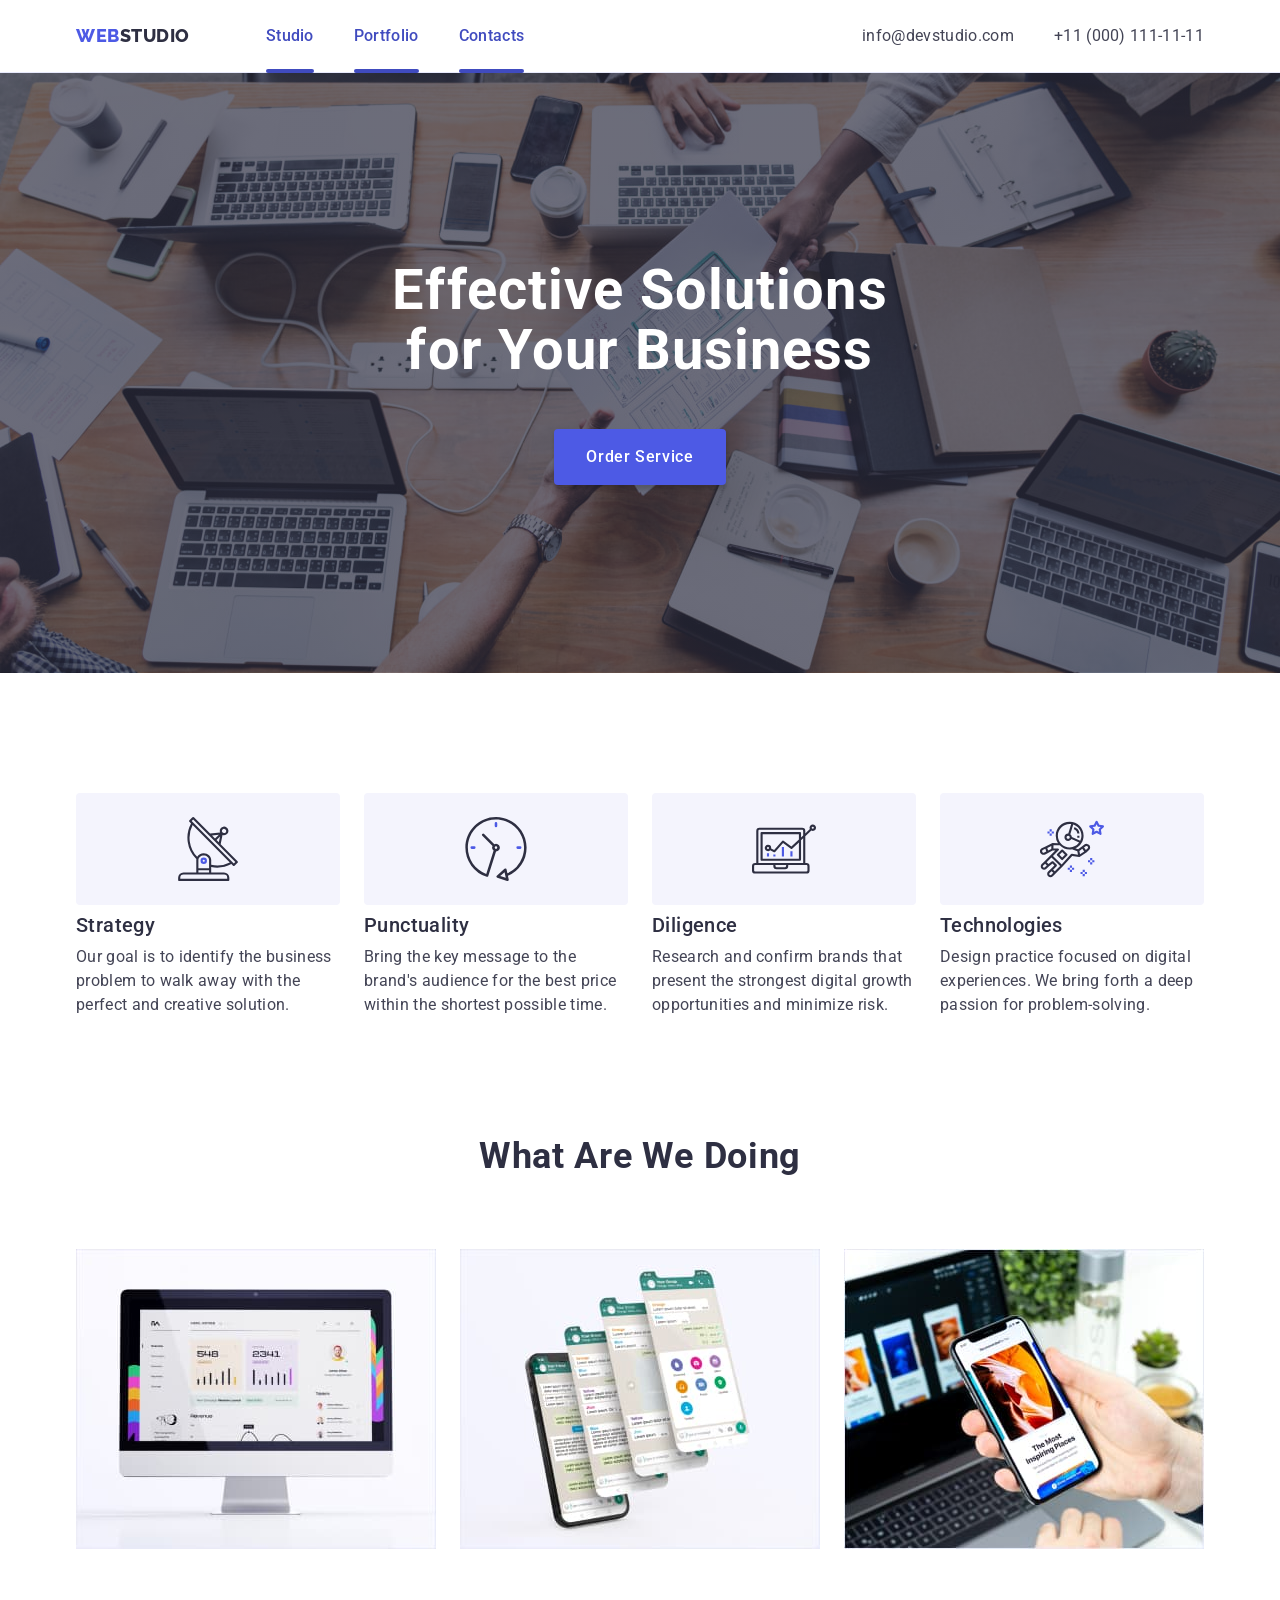
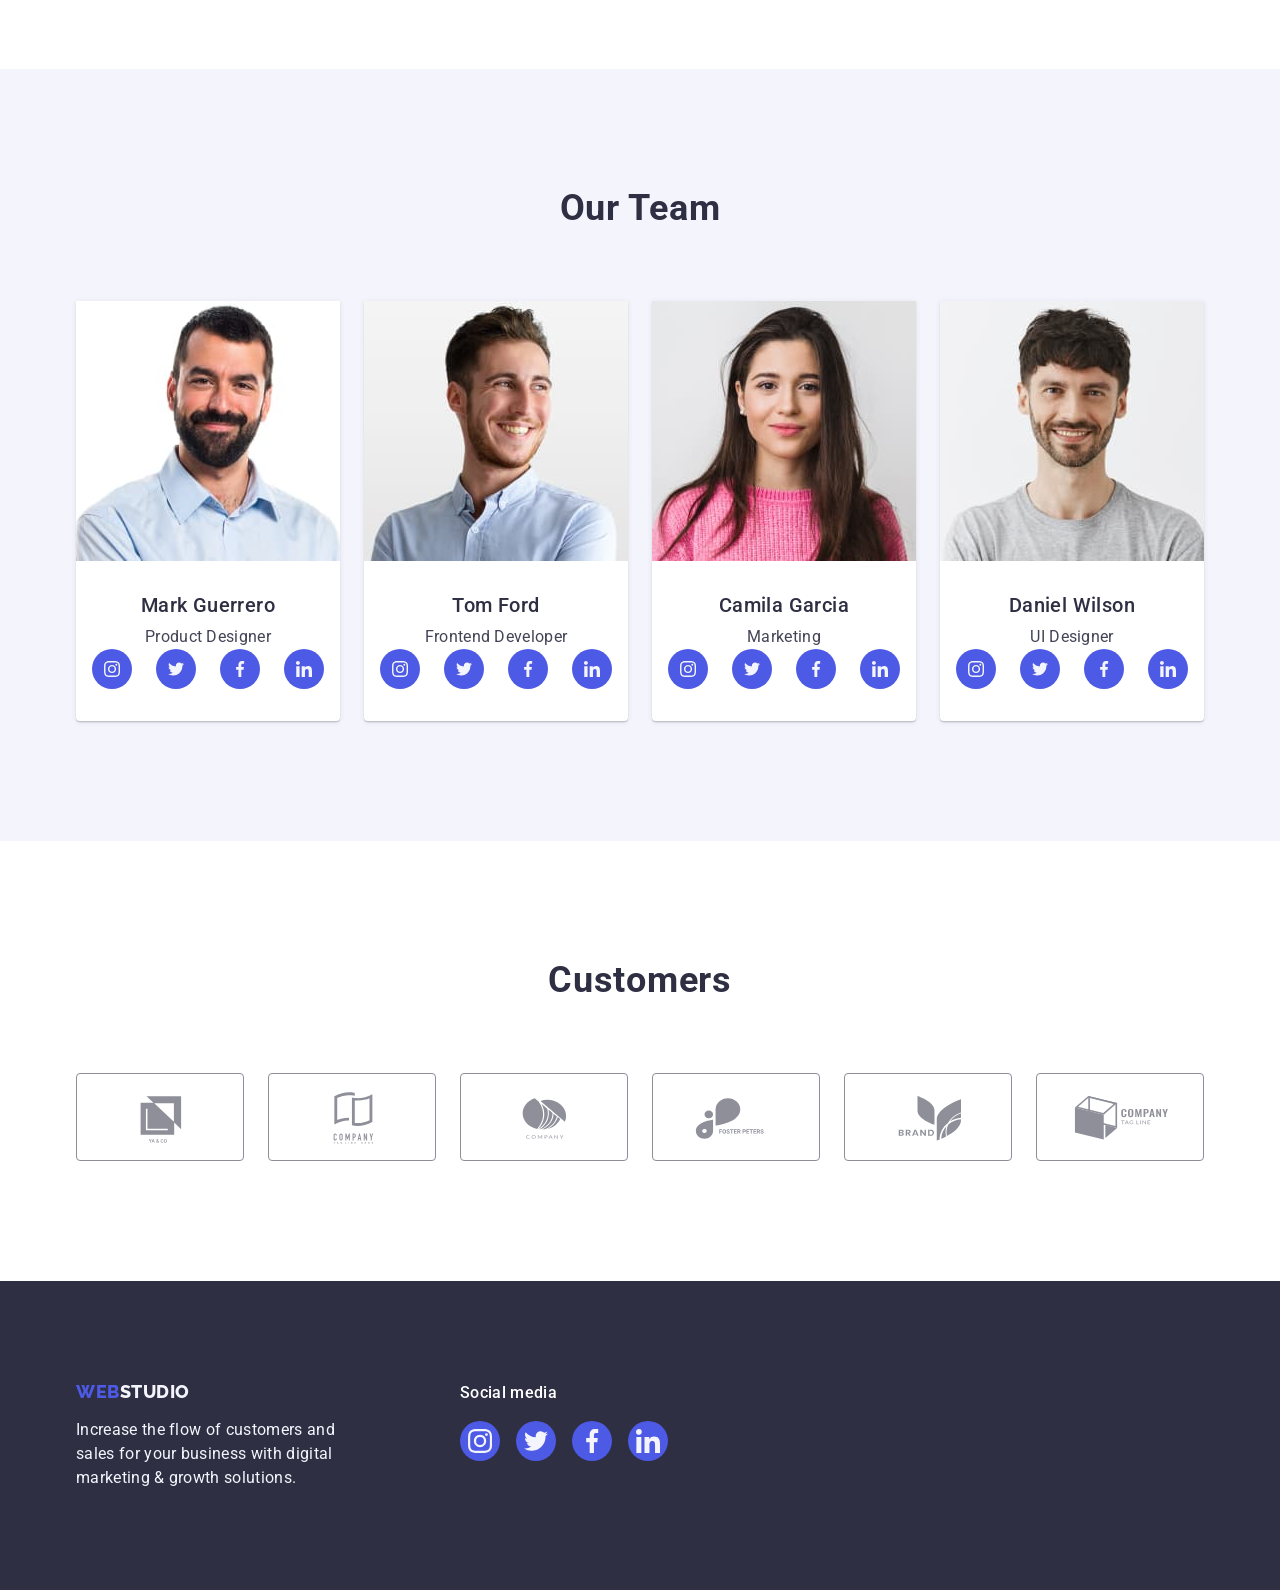
==== commit 075a993f: "fix errors autocheck" ====
--- a/index.html
+++ b/index.html
@@ -36,10 +36,10 @@
         <address class="address">
           <ul class="address__list list">
             <li class="address__list-item">
-              <a href="mailto:info@devstudio.com" class="address link">info@devstudio.com</a>
+              <a href="mailto:info@devstudio.com" class="address-link link">info@devstudio.com</a>
             </li>
             <li class="address__list-item">
-              <a href="tel:+110001111111" class="address link">+11 (000) 111-11-11</a>
+              <a href="tel:+110001111111" class="address-link link">+11 (000) 111-11-11</a>
             </li>
           </ul>
         </address>
@@ -306,46 +306,46 @@
           <h2 class="customers__title title">Customers</h2>
           <ul class="customers__list list">
             <li class="customers__item">
-              <div class="customers__item-box">
+              <a href="" class="customers__item-box">
                 <svg class="customers__item-svg" width="104" height="56">
                   <use href="./images/icons.svg#icon-icon1"></use>
                 </svg>
-              </div>
-            </li>
-            <li class="customers__item">
-              <div class="customers__item-box">
+              </a>
+            </li>
+            <li class="customers__item">
+              <a href="" class="customers__item-box">
                 <svg class="customers__item-svg" width="104" height="56">
                   <use href="./images/icons.svg#icon-icon2"></use>
                 </svg>
-              </div>
-            </li>
-            <li class="customers__item">
-              <div class="customers__item-box">
+              </a>
+            </li>
+            <li class="customers__item">
+              <a href="" class="customers__item-box">
                 <svg class="customers__item-svg" width="104" height="56">
                   <use href="./images/icons.svg#icon-icon3"></use>
                 </svg>
-              </div>
-            </li>
-            <li class="customers__item">
-              <div class="customers__item-box">
+              </a>
+            </li>
+            <li class="customers__item">
+              <a href="" class="customers__item-box">
                 <svg class="customers__item-svg" width="104" height="56">
                   <use href="./images/icons.svg#icon-icon4"></use>
                 </svg>
-              </div>
-            </li>
-            <li class="customers__item">
-              <div class="customers__item-box">
+              </a>
+            </li>
+            <li class="customers__item">
+              <a href="" class="customers__item-box">
                 <svg class="customers__item-svg" width="104" height="56">
                   <use href="./images/icons.svg#icon-icon5"></use>
                 </svg>
-              </div>
-            </li>
-            <li class="customers__item">
-              <div class="customers__item-box">
+              </a>
+            </li>
+            <li class="customers__item">
+              <a href="" class="customers__item-box">
                 <svg class="customers__item-svg" width="104" height="56">
                   <use href="./images/icons.svg#icon-icon6"></use>
                 </svg>
-              </div>
+              </a>
             </li>
           </ul>
         </div>
@@ -425,24 +425,8 @@
     <div class="backdrop is-hidden" data-modal>
       <div class="modal">
         <button class="modal-btn" type="button" data-modal-close>
-          <svg
-            xmlns="http://www.w3.org/2000/svg"
-            width="8"
-            height="8"
-            viewBox="0 0 8 8"
-            fill="none"
-          >
-            <g clip-path="url(#clip0_596451_150)">
-              <path
-                d="M8 0.805714L7.19429 0L4 3.19429L0.805714 0L0 0.805714L3.19429 4L0 7.19429L0.805714 8L4 4.80571L7.19429 8L8 7.19429L4.80571 4L8 0.805714Z"
-                fill="#2E2F42"
-              />
-            </g>
-            <defs>
-              <clipPath id="clip0_596451_150">
-                <rect width="8" height="8" fill="white" />
-              </clipPath>
-            </defs>
+          <svg class="modal-btn-svg">
+            <use href="./images/icons.svg#icon-close"></use>
           </svg>
         </button>
       </div>
--- a/css/style.css
+++ b/css/style.css
@@ -125,8 +125,7 @@
 }
 
 .menu__list-link {
-  transition-duration: 250ms;
-  transition-timing-function: cubic-bezier(0.4, 0, 0.2, 1);
+  transition: color 250ms cubic-bezier(0.4, 0, 0.2, 1);
   position: relative;
   color: var(--ocean);
 }
@@ -149,17 +148,13 @@
   letter-spacing: 0.02em;
 }
 
-.address {
+.address-link {
   font-style: normal;
-  transition-duration: 250ms;
-  transition-timing-function: cubic-bezier(0.4, 0, 0.2, 1);
-}
-.address__list-item {
-  transition-duration: 250ms;
-  transition-timing-function: cubic-bezier(0.4, 0, 0.2, 1);
-}
-.address__list-item:hover,
-.address:focus {
+  transition: color 250ms cubic-bezier(0.4, 0, 0.2, 1);
+}
+
+.address-link:hover,
+.address-link:focus {
   color: var(--ocean);
 }
 .address__list {
@@ -178,6 +173,7 @@
   background-color: var(--navy-blue);
   padding: 188px 0;
   max-width: 1440px;
+  margin: 0 auto;
 }
 
 .banner__container {
@@ -240,6 +236,7 @@
   padding: 24px 100px;
   border-radius: 4px;
   background: var(--cloud);
+  margin-bottom: 8px;
 }
 .benefits__item-title {
   margin-bottom: 8px;
@@ -260,55 +257,6 @@
 }
 .benefits__item-text {
   letter-spacing: 0.02em;
-}
-
-/* MODAL */
-
-.backdrop {
-  position: fixed;
-  top: 0;
-  left: 0;
-  width: 100vw;
-  height: 100vh;
-  background: var(--NAVY-BLUE-modal, rgba(46, 47, 66, 0.4));
-  transform: translateY(0);
-  transition: transform 250ms ease-in-out;
-}
-.modal {
-  width: 408px;
-  height: 584px;
-  margin: 0 auto;
-  margin-top: 80px;
-
-  border-radius: 4px;
-  background: var(--DAIRY, #fcfcfc);
-  box-shadow: 0px 2px 1px 0px rgba(0, 0, 0, 0.2), 0px 1px 3px 0px rgba(0, 0, 0, 0.12),
-    0px 1px 1px 0px rgba(0, 0, 0, 0.14);
-  position: relative;
-}
-
-.modal-btn {
-  position: absolute;
-  height: 24px;
-  width: 24px;
-  right: 24px;
-  top: 24px;
-  background-color: var(--cornflower);
-  border: none;
-  border-radius: 50%;
-  padding: 8px;
-  cursor: pointer;
-}
-.modal-btn svg {
-  display: flex;
-  align-items: center;
-  justify-content: center;
-}
-.backdrop.is-hidden {
-  visibility: hidden;
-  opacity: 0;
-  pointer-events: none;
-  transform: translateY(-100%);
 }
 
 /*Services*/
@@ -373,8 +321,7 @@
   background-color: var(--iris);
   border-radius: 50%;
   color: var(--cloud);
-  transition-duration: 250ms;
-  transition-timing-function: cubic-bezier(0.4, 0, 0.2, 1);
+  transition: background-color 250ms cubic-bezier(0.4, 0, 0.2, 1);
 
   padding: 12px;
 }
@@ -408,6 +355,9 @@
   line-height: 1.5;
   letter-spacing: 0.04em;
   border-radius: 4px;
+  transition: color 250ms cubic-bezier(0.4, 0, 0.2, 1),
+    background-color 250ms cubic-bezier(0.4, 0, 0.2, 1),
+    border-color 250ms cubic-bezier(0.4, 0, 0.2, 1), box-shadow 250ms cubic-bezier(0.4, 0, 0.2, 1);
 }
 .filters__btn:hover,
 .filters__btn:focus {
@@ -416,8 +366,6 @@
   color: #fff;
   box-shadow: 0px 2px 2px 0px rgba(0, 0, 0, 0.12), 0px 2px 1px 0px rgba(0, 0, 0, 0.08),
     0px 3px 1px 0px rgba(0, 0, 0, 0.1);
-  transition-duration: 250ms;
-  transition-timing-function: cubic-bezier(0.4, 0, 0.2, 1);
 }
 /* CARDS */
 .cards {
@@ -431,39 +379,41 @@
 }
 .cards__item {
   width: calc((100% - 48px) / 3);
-  transition-duration: 250ms;
-  transition-timing-function: cubic-bezier(0.4, 0, 0.2, 1);
-}
-
-.cards__item:hover,
-.cards__item:focus {
-  box-shadow: 0px 2px 1px 0px rgba(46, 47, 66, 0.08), 0px 1px 1px 0px rgba(46, 47, 66, 0.16),
-    0px 1px 6px 0px rgba(46, 47, 66, 0.08);
-}
+}
+
+.cards__item-link {
+  display: block;
+  transition: box-shadow 250ms cubic-bezier(0.4, 0, 0.2, 1);
+}
+.cards__item-link:hover,
+.cards__item-link:focus {
+  box-shadow: 0px 1px 6px rgba(46, 47, 66, 0.08), 0px 1px 1px rgba(46, 47, 66, 0.16),
+    0px 2px 1px rgba(46, 47, 66, 0.08);
+}
+
+.cards__item-link:hover .cards__item-overlay-text,
+.cards__item-link:focus .cards__item-overlay-text {
+  transform: translateY(0%);
+}
+
 .cards__item-upbox {
   position: relative;
   overflow: hidden;
 }
-.cards__item-overlay {
+
+.cards__item-overlay-text {
   position: absolute;
   top: 0;
-  left: 0;
+  font-size: 16px;
+  line-height: 1.5; /* 150% */
+  letter-spacing: 0.02em;
+  color: var(--cloud);
+  padding: 40px 32px;
+  background-color: var(--iris);
+  height: 100%;
   width: 100%;
-  height: 100%;
-  background-color: var(--iris);
-
   transform: translateY(100%);
-  transition-duration: 250ms;
-  transition-timing-function: cubic-bezier(0.4, 0, 0.2, 1);
-}
-
-.cards__item-overlay-text {
-  color: var(--cloud);
-  font-weight: 400;
-  line-height: 1.5; /* 150% */
-  letter-spacing: 0.02em;
-
-  padding: 40px 32px;
+  transition: transform 250ms cubic-bezier(0.4, 0, 0.2, 1);
 }
 
 .cards__item:hover .cards__item-overlay,
@@ -503,6 +453,8 @@
   gap: 24px;
 }
 .customers__item-box {
+  width: 100%;
+  height: 100%;
   width: 168px;
   height: 88px;
   display: flex;
@@ -535,8 +487,11 @@
 
 .footer__container {
   display: flex;
-  gap: 120px;
+
   align-items: baseline;
+}
+.footer__left {
+  margin-right: 120px;
 }
 .footer__text {
   letter-spacing: 0.02em;
@@ -564,14 +519,13 @@
 }
 .footer__social-link {
   display: flex;
-  justify-self: center;
+  justify-content: center;
   align-items: center;
   padding: 8px;
   border-radius: 50%;
   background-color: var(--iris);
   color: var(--cloud);
-  transition-duration: 250ms;
-  transition-timing-function: cubic-bezier(0.4, 0, 0.2, 1);
+  transition: background-color 250ms cubic-bezier(0.4, 0, 0.2, 1);
 }
 .footer__social-svg {
   fill: currentColor;
@@ -580,3 +534,76 @@
 .footer__social-link:focus {
   background-color: var(--green);
 }
+/* MODAL */
+
+.backdrop {
+  position: fixed;
+  top: 0;
+  left: 0;
+  width: 100vw;
+  height: 100vh;
+  background: var(--NAVY-BLUE-modal, rgba(46, 47, 66, 0.4));
+  transition: opacity 250ms cubic-bezier(0.4, 0, 0.2, 1),
+    visibility 250ms cubic-bezier(0.4, 0, 0.2, 1);
+}
+.modal {
+  position: absolute;
+  top: 50%;
+  left: 50%;
+  transform: translate(-50%, -50%) scale(1);
+
+  width: 408px;
+  min-height: 584px;
+  margin: 0 auto;
+  margin-top: 80px;
+
+  border-radius: 4px;
+  background: var(--DAIRY, #fcfcfc);
+  box-shadow: 0px 2px 1px 0px rgba(0, 0, 0, 0.2), 0px 1px 3px 0px rgba(0, 0, 0, 0.12),
+    0px 1px 1px 0px rgba(0, 0, 0, 0.14);
+
+  transition: transform 250ms cubic-bezier(0.4, 0, 0.2, 1);
+}
+
+.modal-btn {
+  position: absolute;
+  display: flex;
+  align-items: center;
+  justify-content: center;
+
+  height: 24px;
+  width: 24px;
+  right: 24px;
+  top: 24px;
+  background-color: var(--cornflower);
+  border: 1px solid rgba(0, 0, 0, 0.1);
+  border-radius: 50%;
+  padding: 0;
+  cursor: pointer;
+
+  transition: background-color 250ms cubic-bezier(0.4, 0, 0.2, 1),
+    border 250ms cubic-bezier(0.4, 0, 0.2, 1);
+}
+.modal-btn:hover,
+.modal-btn:focus {
+  background-color: var(--ocean);
+  border: none;
+}
+.modal-btn-svg {
+  width: 8px;
+  height: 8px;
+  display: flex;
+  align-items: center;
+  justify-content: center;
+  transition: fill 250ms cubic-bezier(0.4, 0, 0.2, 1);
+}
+.modal-btn:hover .modal-btn-svg,
+.modal-btn:focus .modal-btn-svg {
+  fill: #ffffff;
+}
+.backdrop.is-hidden {
+  visibility: hidden;
+  opacity: 0;
+  pointer-events: none;
+  transform: translateY(-100%);
+}
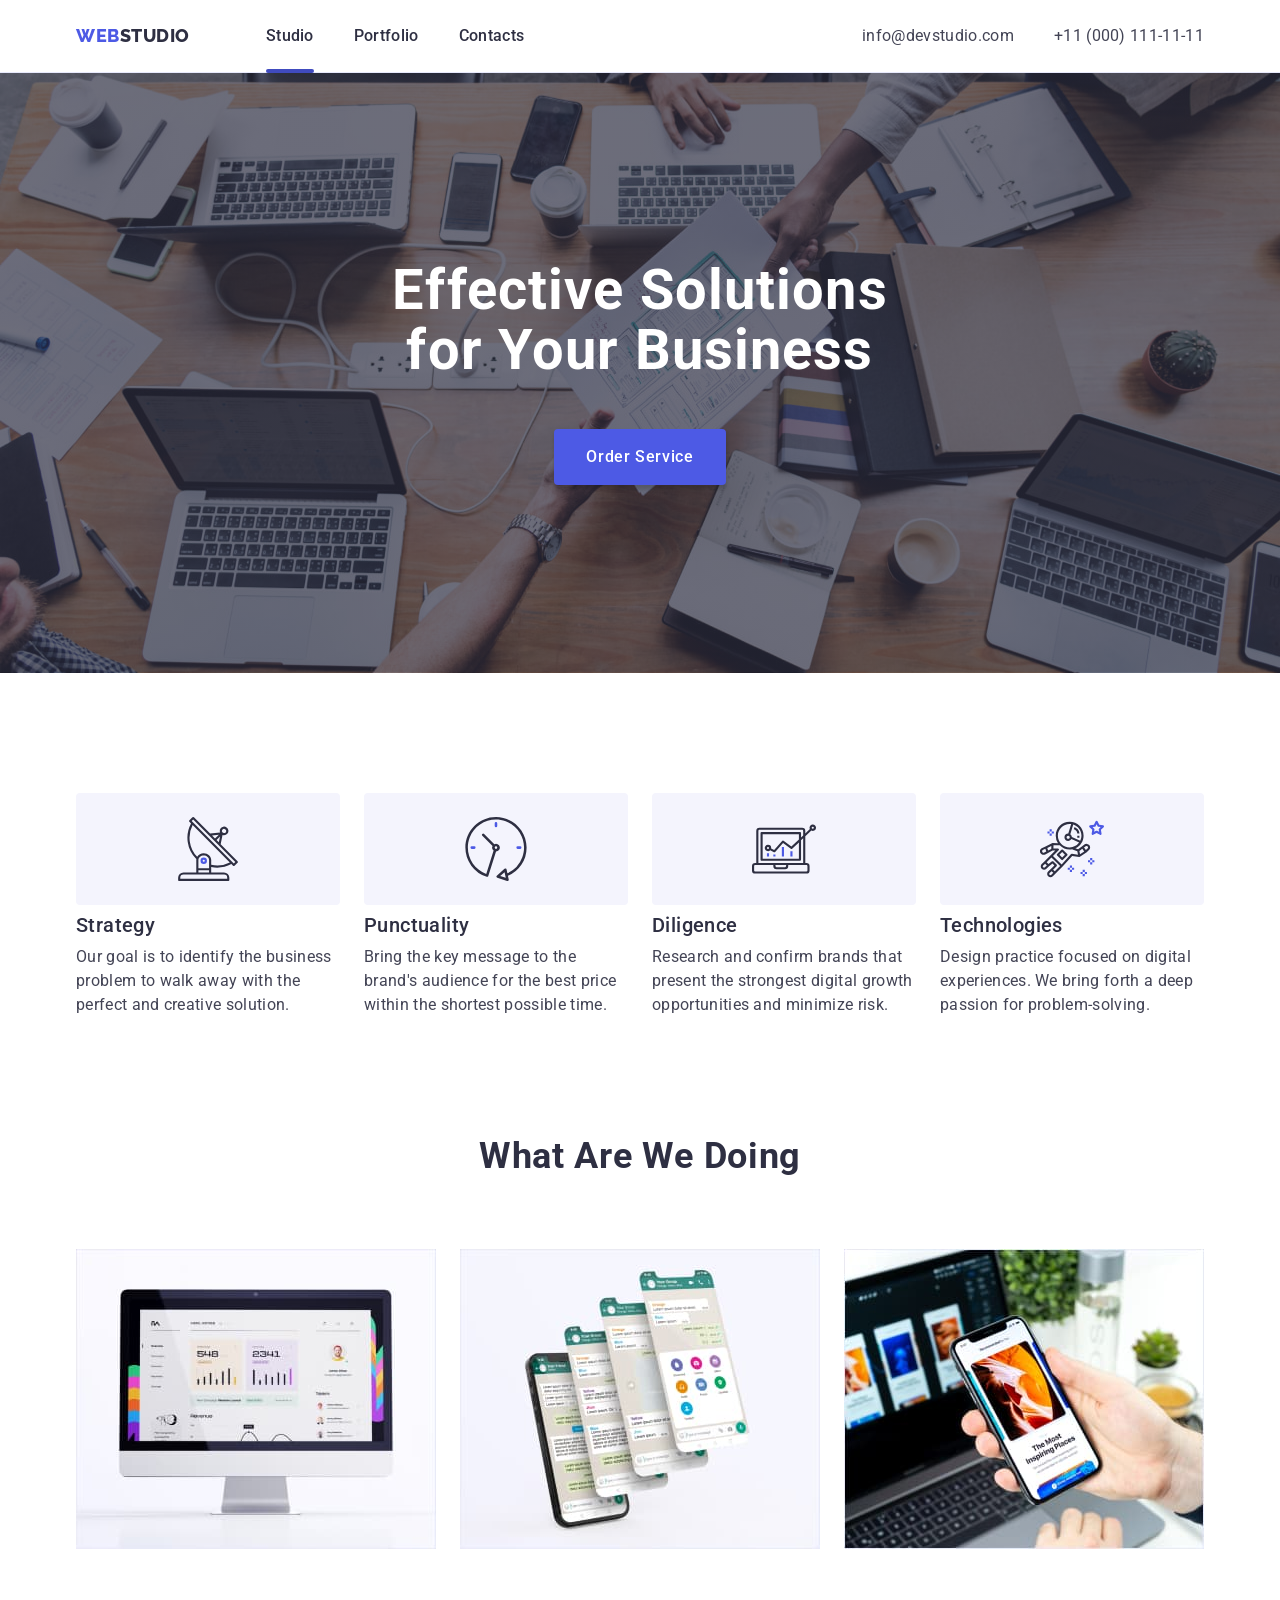
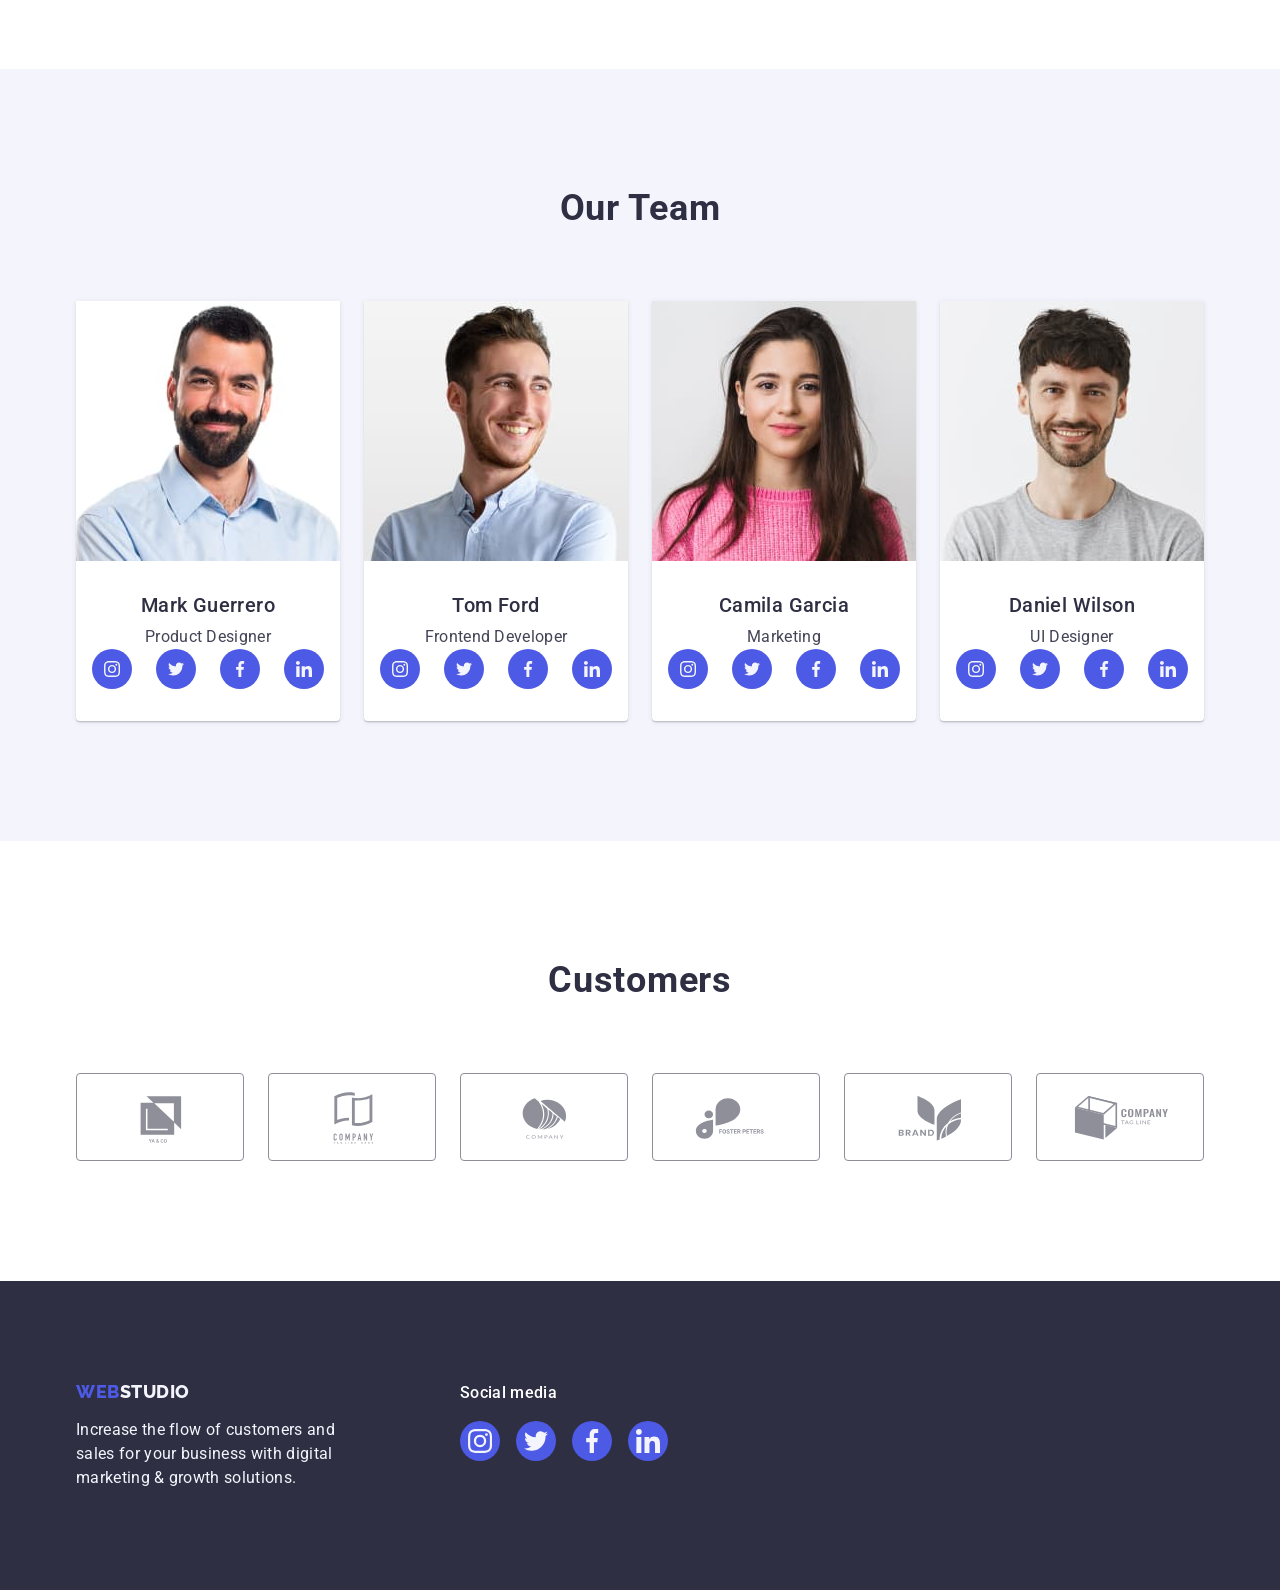
==== commit 17c4d57b: "complete nav" ====
--- a/index.html
+++ b/index.html
@@ -23,7 +23,7 @@
           <a href="./index.html" class="logo link">Web<span class="logo__part">Studio</span></a>
           <ul class="menu__list list">
             <li class="menu__list-item">
-              <a href="./index.html" class="menu__list-link link">Studio</a>
+              <a href="./index.html" class="menu__list-link link current">Studio</a>
             </li>
             <li class="menu__list-item">
               <a href="./portfolio.html" class="menu__list-link link">Portfolio</a>
@@ -425,7 +425,7 @@
     <div class="backdrop is-hidden" data-modal>
       <div class="modal">
         <button class="modal-btn" type="button" data-modal-close>
-          <svg class="modal-btn-svg">
+          <svg class="modal-btn-svg" width="8" height="8">
             <use href="./images/icons.svg#icon-close"></use>
           </svg>
         </button>
--- a/css/style.css
+++ b/css/style.css
@@ -127,9 +127,9 @@
 .menu__list-link {
   transition: color 250ms cubic-bezier(0.4, 0, 0.2, 1);
   position: relative;
-  color: var(--ocean);
-}
-.menu__list-link::after {
+}
+
+.current::after {
   content: '';
   position: absolute;
   left: 0;
@@ -138,7 +138,9 @@
   height: 4px;
   background-color: var(--ocean);
   border-radius: 2px;
-}
+  color: var(--ocean);
+}
+
 .menu__list-link:hover,
 .menu__list-link:focus {
   color: var(--ocean);
@@ -464,8 +466,8 @@
   border: 1px solid var(--light-slate);
   border-radius: 4px;
   color: var(--light-slate);
-  transition-duration: 250ms;
-  transition-timing-function: cubic-bezier(0.4, 0, 0.2, 1);
+  transition: border-color 250ms cubic-bezier(0.4, 0, 0.2, 1),
+    color 250ms cubic-bezier(0.4, 0, 0.2, 1);
 }
 .customers__item-svg {
   fill: currentColor;
